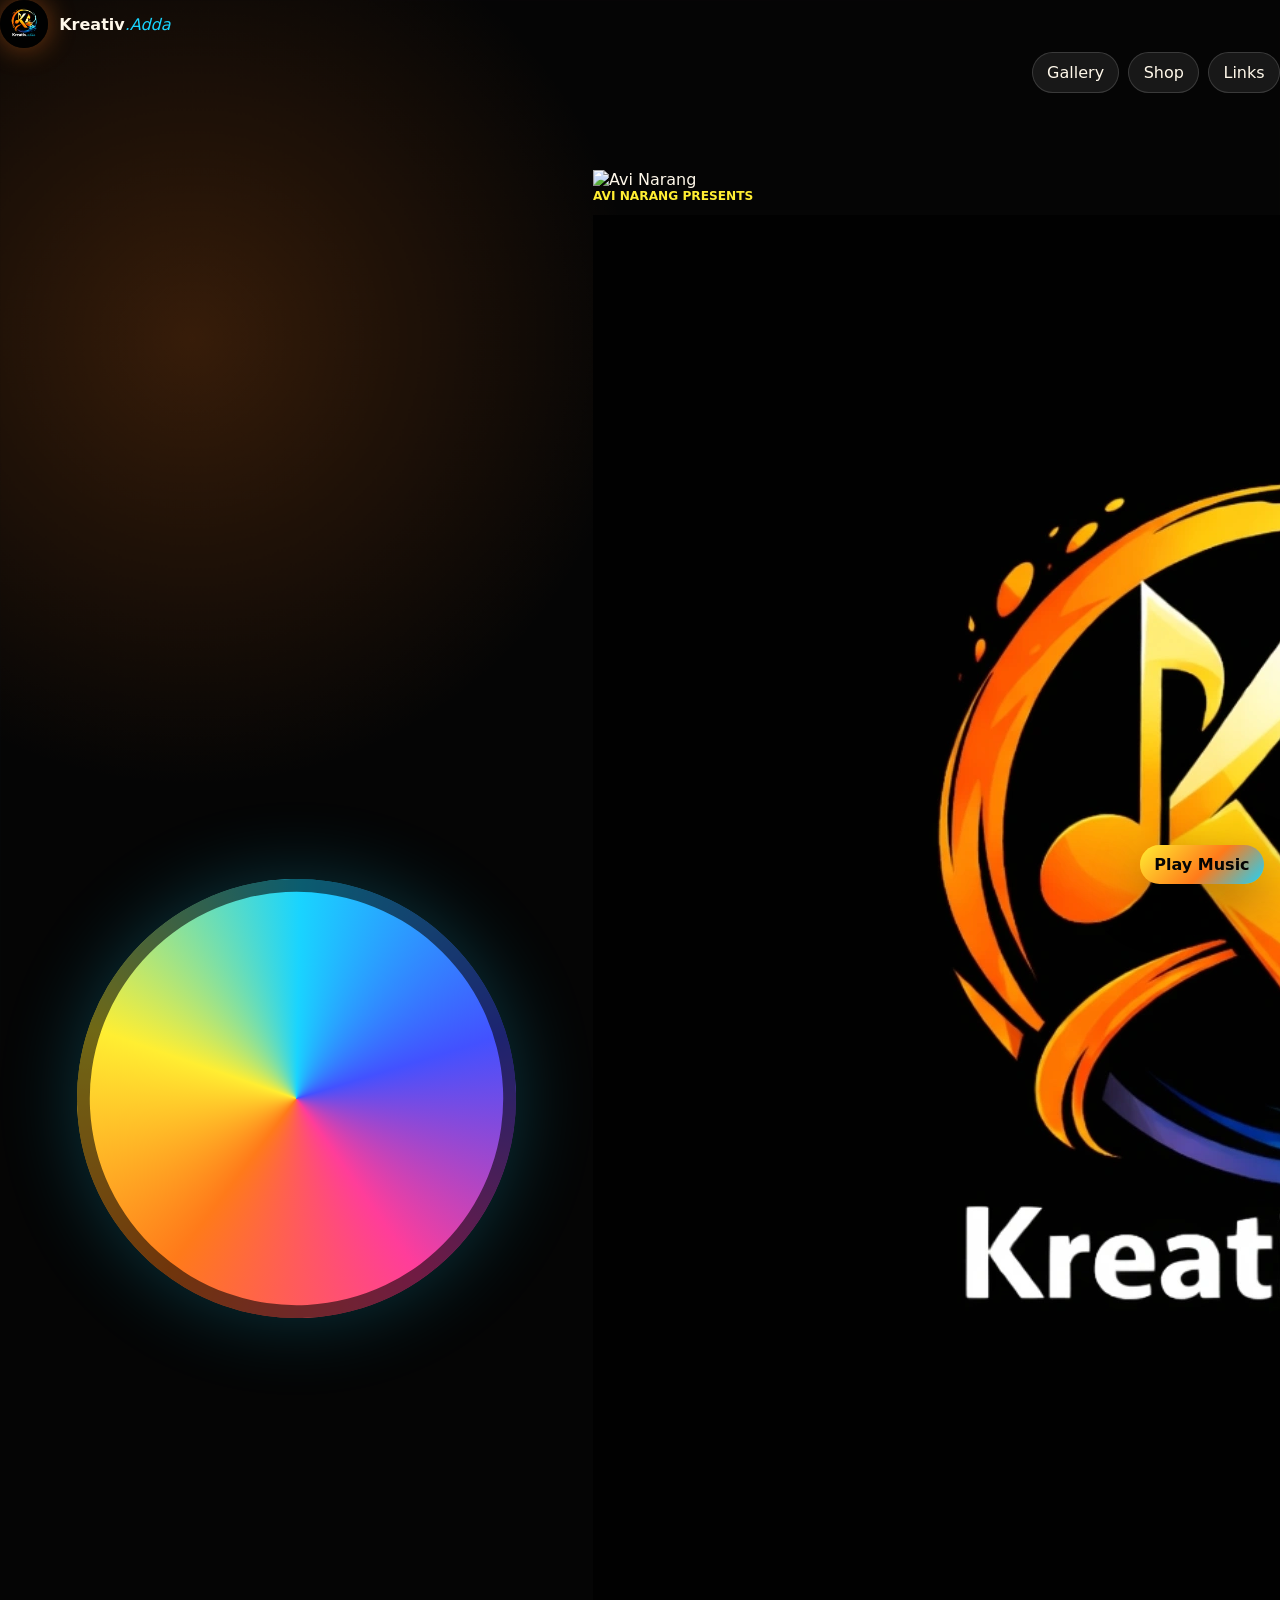
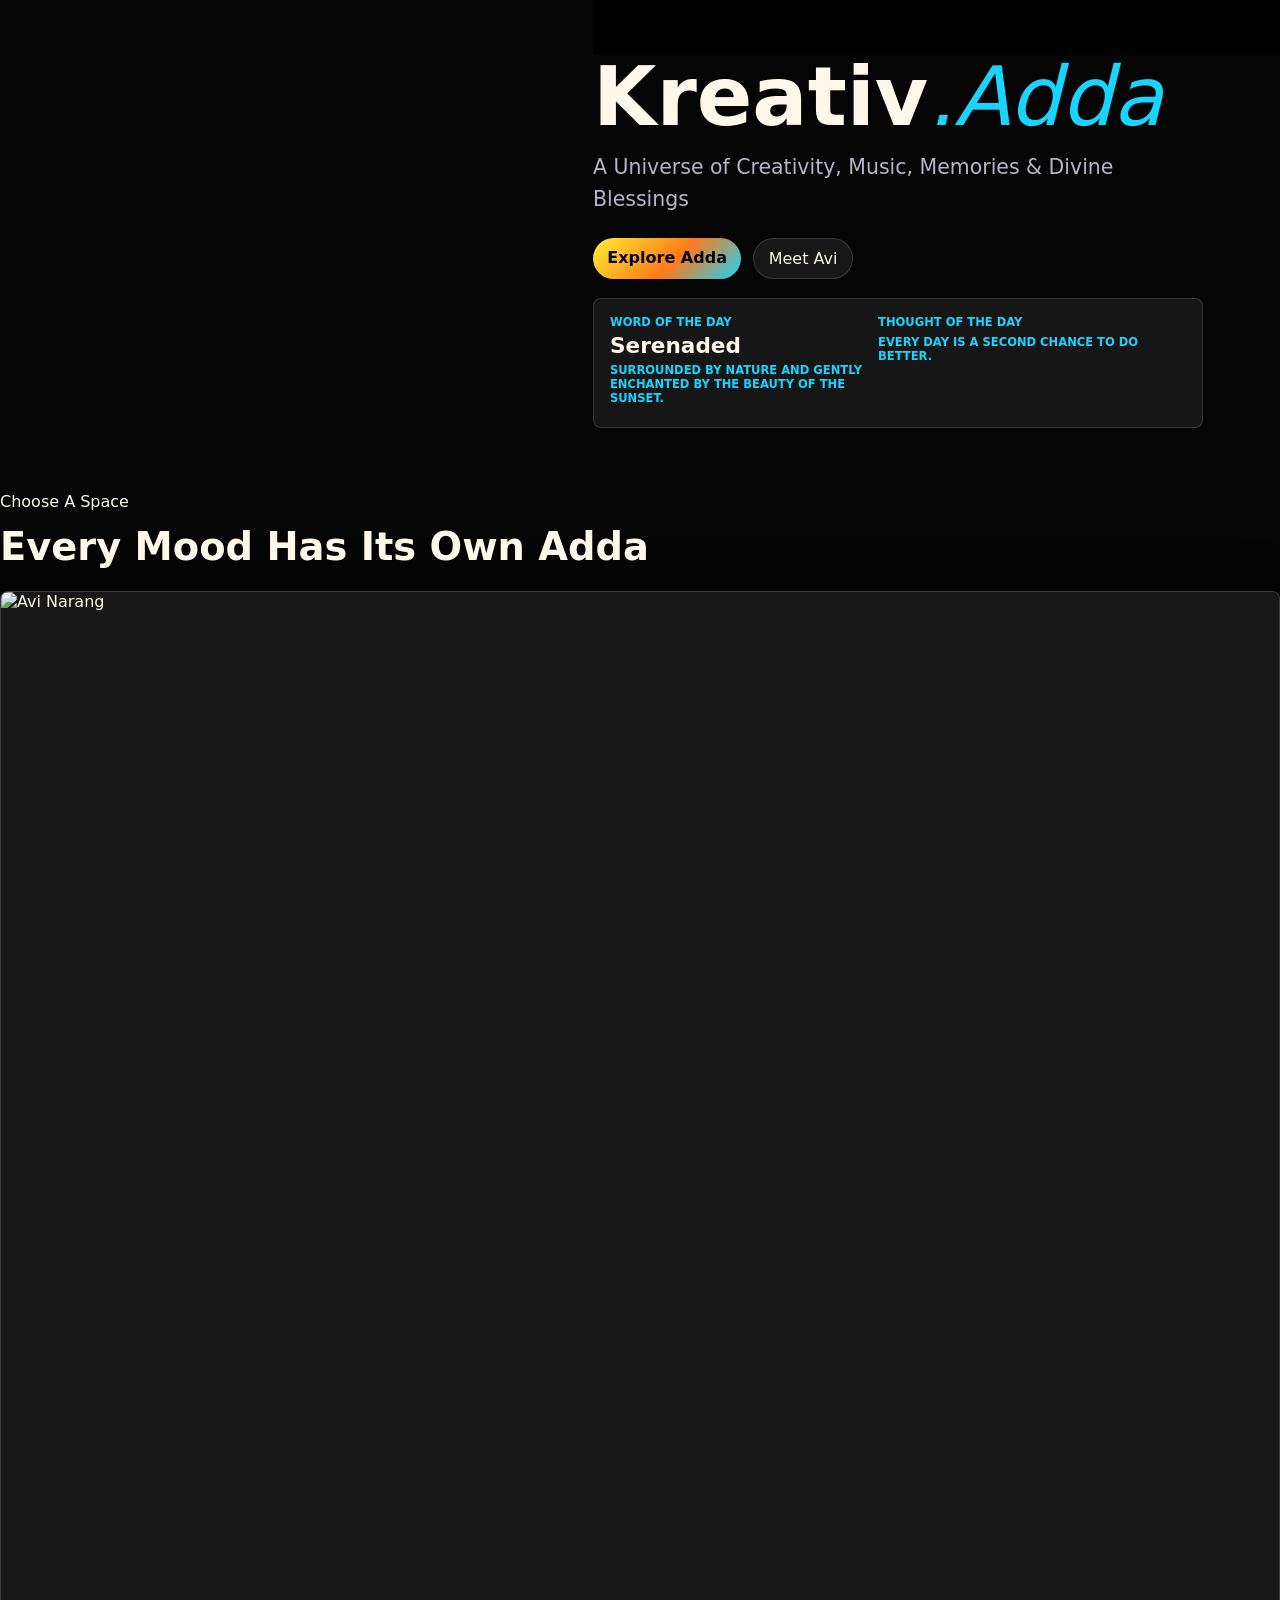
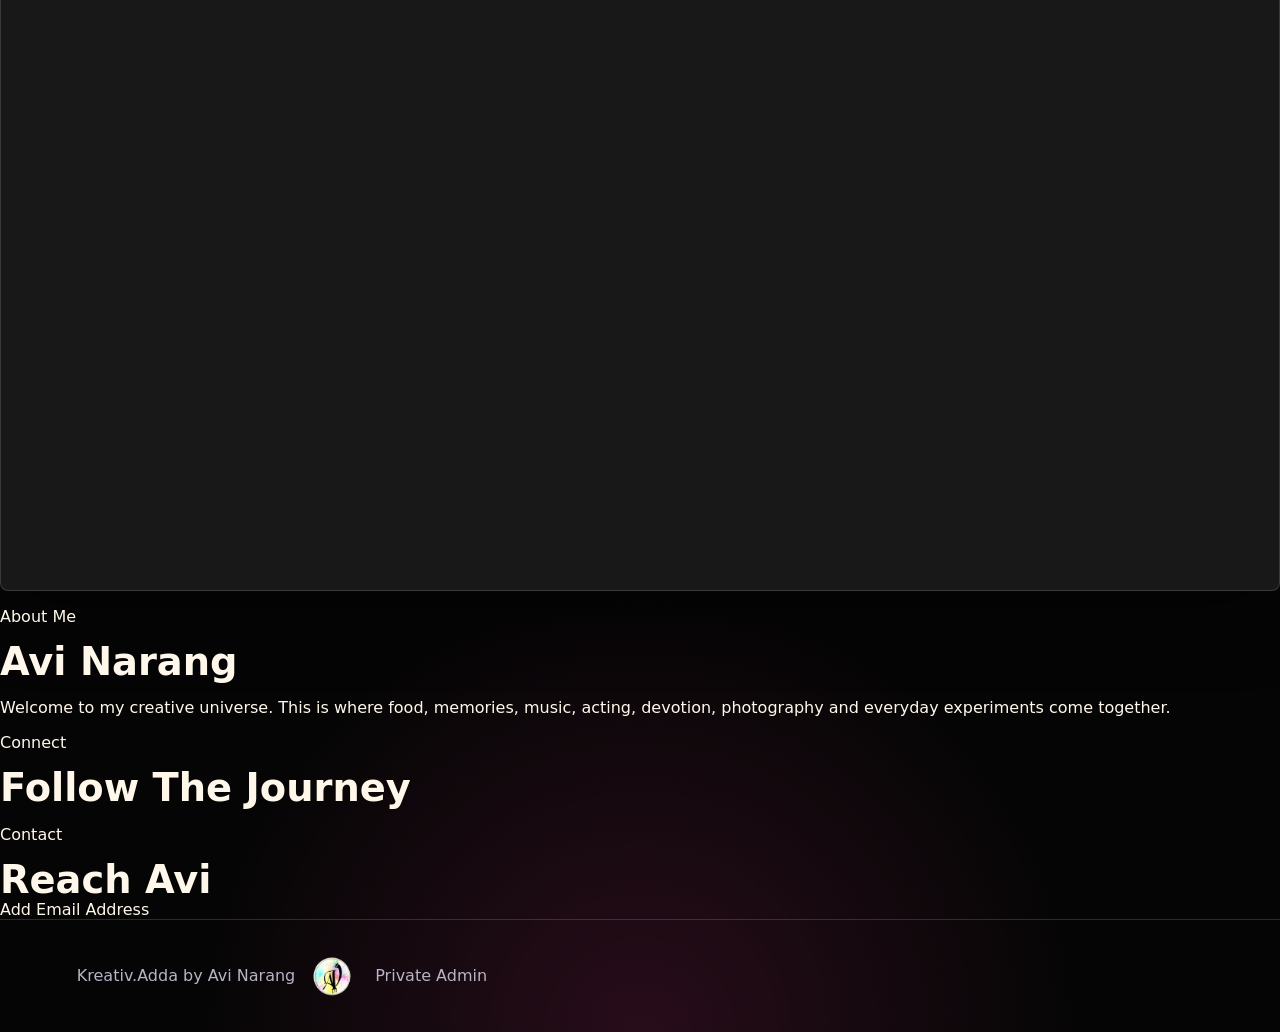
==== index.html @ fdf4e87f "Update brand spelling to Kreativ Adda on homepage" ====
<!DOCTYPE html>
<html lang="en">
<head>
  <meta charset="UTF-8" />
  <meta name="viewport" content="width=device-width, initial-scale=1.0" />
  <title>Kreativ.Adda | Avi Narang</title>
  <link rel="preconnect" href="https://fonts.googleapis.com" />
  <link rel="preconnect" href="https://fonts.gstatic.com" crossorigin />
  <link href="https://fonts.googleapis.com/css2?family=Bebas+Neue&family=Poppins:wght@400;500;600;700;800&display=swap" rel="stylesheet" />
  <link rel="stylesheet" href="styles.css?v=20260610a" />
</head>
<body>
  <audio id="siteMusic" src="assets/site-music.mp3" loop preload="auto"></audio>

  <header class="site-header">
    <a class="brand" href="index.html" aria-label="Kreativ.Adda home">
      <img src="assets/logo.webp" alt="Kreativ.Adda logo" />
      <span>Kreativ<span>.Adda</span></span>
    </a>
    <nav class="top-nav" aria-label="Primary navigation">
      <a href="#gallery">Gallery</a>
      <a id="shopNavLink" class="shop-link shop-link-empty" href="shop.html">Shop</a>
      <a href="#links">Links</a>
      <button class="music-toggle" type="button" aria-pressed="false">Play Music</button>
    </nav>
  </header>

  <main>
    <section class="hero" id="home">
      <div class="hero-art" aria-hidden="true">
        <span></span><span></span><span></span>
      </div>
      <div class="hero-content">
        <img class="top-portrait" src="assets/top-photo.png" alt="Avi Narang" />
        <p class="eyebrow">Avi Narang Presents</p>
        <img class="hero-logo" src="assets/logo.webp" alt="Kreativ.Adda emblem" />
        <h1>Kreativ<span>.Adda</span></h1>
        <p class="tagline">A Universe of Creativity, Music, Memories &amp; Divine Blessings</p>
        <div class="hero-actions">
          <a class="button primary" href="#gallery">Explore Adda</a>
          <a class="button secondary" href="#about">Meet Avi</a>
        </div>
        <div class="daily-card" aria-label="Daily word and thought">
          <div>
            <p class="section-kicker">Word of the Day</p>
            <h2 id="dailyWord">Kreativ</h2>
            <p id="dailyMeaning">A spark of originality shaped with heart.</p>
          </div>
          <div>
            <p class="section-kicker">Thought of the Day</p>
            <p id="dailyThought">Create something small today; it may become a memory tomorrow.</p>
          </div>
        </div>
      </div>
    </section>

    <section class="category-strip" id="gallery">
      <div class="section-heading">
        <p class="section-kicker">Choose A Space</p>
        <h2>Every Mood Has Its Own Adda</h2>
      </div>
      <div class="category-grid" id="categoryGrid"></div>
    </section>

    <section class="about-section" id="about">
      <div class="about-photo-wrap">
        <img class="about-photo" src="assets/owner-photo.jpg?v=20260606b" alt="Avi Narang" />
      </div>
      <div>
        <p class="section-kicker">About Me</p>
        <h2 id="aboutName">Avi Narang</h2>
        <p id="aboutBio">Welcome to my creative universe. This is where food, memories, music, acting, devotion, photography and everyday experiments come together.</p>
      </div>
    </section>

    <section class="links-section" id="links">
      <div>
        <p class="section-kicker">Connect</p>
        <h2>Follow The Journey</h2>
      </div>
      <div class="social-links" id="socialLinks"></div>
    </section>

    <section class="contact-section" id="contact">
      <p class="section-kicker">Contact</p>
      <h2>Reach Avi</h2>
      <a id="contactEmail" class="button primary" href="mailto:kreativeadda.avi@gmail.com">Add Email Address</a>
    </section>
  </main>

  <footer class="site-footer">
    <span>Kreativ.Adda by Avi Narang</span>
    <img class="footer-logo" src="assets/footer-logo.png" alt="Avi Narang mark" />
    <a href="admin.html">Private Admin</a>
  </footer>

  <script src="shared.js?v=20260610a"></script>
  <script src="music.js?v=20260610a"></script>
  <script src="app.js?v=20260610a"></script>
</body>
</html>
---- styles.css ----
:root{color-scheme:dark;--bg:#050505;--panel:rgba(18,18,22,.82);--ink:#fff8ea;--muted:#b8b4c7;--orange:#ff7a1a;--cyan:#19d4ff;--pink:#ff3d9a;--yellow:#ffee32;--line:rgba(255,255,255,.15);font-family:Inter,ui-sans-serif,system-ui,-apple-system,BlinkMacSystemFont,"Segoe UI",sans-serif}*{box-sizing:border-box}html{scroll-behavior:smooth}body{min-height:100vh;margin:0;color:var(--ink);background:radial-gradient(circle at 15% 8%,rgba(255,122,26,.2),transparent 28rem),radial-gradient(circle at 88% 18%,rgba(25,212,255,.18),transparent 26rem),radial-gradient(circle at 50% 100%,rgba(255,61,154,.14),transparent 28rem),var(--bg)}body.viewer-open{overflow:hidden}a{color:inherit;text-decoration:none}button,input,textarea,select{font:inherit}.noise{position:fixed;inset:0;pointer-events:none;z-index:0;opacity:.25;background-image:linear-gradient(rgba(255,255,255,.035) 1px,transparent 1px),linear-gradient(90deg,rgba(255,255,255,.03) 1px,transparent 1px);background-size:38px 38px;mask-image:linear-gradient(to bottom,#000,transparent 82%)}.topbar{position:relative;z-index:5;display:flex;align-items:center;justify-content:space-between;gap:1rem;padding:1rem clamp(1rem,4vw,4rem);border-bottom:1px solid var(--line);background:rgba(5,5,5,.72)}.brand{display:inline-flex;align-items:center;gap:.7rem;min-width:0;font-weight:900;letter-spacing:0;white-space:nowrap}.brand img{width:3rem;height:3rem;border-radius:50%;object-fit:cover;box-shadow:0 0 28px rgba(255,122,26,.45)}.brand span span,h1 span{color:var(--cyan);font-style:italic;font-weight:500}nav{display:flex;align-items:center;gap:.55rem;flex-wrap:wrap;justify-content:flex-end}nav a,.hero-actions a,button{min-height:2.45rem;border:1px solid var(--line);border-radius:999px;padding:.62rem .9rem;color:var(--ink);background:rgba(255,255,255,.08);cursor:pointer;transition:transform .18s ease,border-color .18s ease,background .18s ease}nav a:hover,.hero-actions a:hover,button:hover{transform:translateY(-2px);border-color:rgba(25,212,255,.7)}.hero-actions a:first-child,.checkout-form button{color:#070707;border:0;background:linear-gradient(135deg,var(--yellow),var(--orange) 55%,var(--cyan));font-weight:850}main,footer{position:relative;z-index:1}.hero{min-height:calc(100vh - 5rem);display:grid;grid-template-columns:minmax(15rem,.72fr) minmax(18rem,1fr);gap:clamp(1.4rem,4vw,3.5rem) clamp(2rem,6vw,5rem);align-items:center;padding:clamp(2rem,6vw,5rem) clamp(1rem,6vw,6rem) 3rem}.hero-owner-photo{grid-column:1/-1;justify-self:center;width:clamp(5.5rem,12vw,9rem);max-height:10rem;display:block;margin:0 auto -.4rem;object-fit:contain}.hero-art{position:relative;aspect-ratio:1;border-radius:50%;display:grid;place-items:center;background:conic-gradient(from 220deg,var(--orange),var(--yellow),var(--cyan),#4351ff,var(--pink),var(--orange));box-shadow:0 0 80px rgba(25,212,255,.24),inset 0 0 0 .8rem rgba(0,0,0,.56);transform:rotate(-3deg)}.hero-art img{width:76%;aspect-ratio:1;object-fit:cover;border-radius:50%;filter:saturate(1.18) contrast(1.08)}.hero-copy{max-width:48rem}.eyebrow{margin:0 0 .8rem;color:var(--yellow);font-size:.76rem;font-weight:900;text-transform:uppercase}h1,h2,h3,p{overflow-wrap:anywhere}h1{margin:0;font-size:clamp(2.8rem,6.4vw,6.3rem);line-height:.92;letter-spacing:0;white-space:nowrap}h2{margin:0;font-size:clamp(1.7rem,3vw,3.2rem);line-height:1.05;letter-spacing:0}h3{font-size:1.08rem}.tagline{max-width:42rem;margin:1.1rem 0 1.4rem;color:var(--muted);font-size:clamp(1rem,1.6vw,1.3rem);line-height:1.55}.hero-actions{display:flex;gap:.75rem;flex-wrap:wrap}.ghost{background:rgba(255,255,255,.07)}.daily-card{display:grid;grid-template-columns:minmax(0,.9fr) minmax(0,1.1fr);gap:1rem;margin-top:1.2rem;border:1px solid var(--line);border-radius:8px;padding:1rem;background:rgba(255,255,255,.07)}.daily-card p{margin:0 0 .35rem;color:var(--cyan);font-size:.72rem;font-weight:900;text-transform:uppercase}.daily-card h2{margin-bottom:.35rem;font-size:1.35rem}.daily-card span{color:var(--muted);line-height:1.55}.section,.social-section,.admin-shell,.contact-band,.shop-shell{padding:clamp(3rem,7vw,5.5rem) clamp(1rem,6vw,6rem)}.section-heading{max-width:58rem;margin-bottom:1.5rem}.category-grid{display:grid;grid-template-columns:repeat(auto-fit,minmax(min(100%,11rem),1fr));gap:.85rem}.category-tile{min-height:6.5rem;border-radius:8px;border-color:rgba(255,255,255,.2);background:rgba(255,255,255,.07);text-align:left}.category-tile.category-has-content{border-color:color-mix(in srgb,var(--accent) 62%,rgba(255,255,255,.22));background:linear-gradient(135deg,color-mix(in srgb,var(--accent) 20%,rgba(255,255,255,.08)),rgba(255,255,255,.08));box-shadow:0 0 28px color-mix(in srgb,var(--accent) 22%,transparent)}.category-tile span{display:block;font-size:1.1rem;font-weight:900}.gallery-panel{margin-top:1rem;border-top:1px solid var(--line);padding-top:1.5rem}.gallery-panel-head{display:flex;justify-content:space-between;align-items:start;gap:1rem;margin-bottom:1rem}.gallery-grid{display:grid;grid-template-columns:repeat(auto-fit,minmax(min(100%,17rem),1fr));gap:1rem}.gallery-card,.admin-card,.login-panel,.shop-card,.cart-panel,.review-card{border:1px solid var(--line);border-radius:8px;background:var(--panel);box-shadow:0 24px 80px rgba(0,0,0,.34)}.gallery-card{overflow:hidden}.media-frame{aspect-ratio:4/3;background:linear-gradient(135deg,rgba(255,122,26,.25),#090909)}.media-frame img,.media-frame iframe{width:100%;height:100%;border:0;object-fit:cover;display:block}.placeholder-art{width:100%;height:100%;display:grid;place-items:center}.placeholder-art span{width:5rem;height:5rem;display:grid;place-items:center;border-radius:50%;color:#050505;background:var(--accent,var(--yellow));font-size:2rem;font-weight:950}.card-copy{padding:1rem}.card-copy p{margin:0 0 .4rem;color:var(--accent,var(--cyan));font-size:.72rem;font-weight:950;text-transform:uppercase}.card-copy h3,.admin-card h2,.login-panel h1{margin:0 0 .45rem;letter-spacing:0}.title-view-button{display:block;width:100%;min-height:0;margin:0 0 .45rem;border:0;border-radius:0;padding:0;color:var(--ink);background:transparent;text-align:left;font-size:1.08rem;font-weight:900;letter-spacing:0}.title-view-button:hover{transform:none;color:var(--cyan);border-color:transparent}.card-copy span,.login-panel p,.about-band p,.admin-card p,.shop-copy p{color:var(--muted);line-height:1.6}.empty-state{display:none;color:var(--muted)}.empty-state.visible{display:block}.image-viewer{position:fixed;inset:0;z-index:100;display:grid;place-items:center;padding:clamp(1rem,3vw,2rem);background:rgba(0,0,0,.88);backdrop-filter:blur(10px)}.image-viewer figure{width:min(100%,68rem);max-height:92vh;margin:0;display:grid;gap:.8rem}.image-viewer img{max-width:100%;max-height:78vh;margin:auto;display:block;object-fit:contain;border-radius:8px;background:#050505;box-shadow:0 24px 90px rgba(0,0,0,.6)}.image-viewer figcaption{display:grid;gap:.25rem;color:var(--ink);text-align:center}.image-viewer figcaption span{color:var(--muted)}.image-viewer-close{position:fixed;top:1rem;right:1rem;z-index:101;color:#050505;border:0;background:var(--yellow);font-weight:900}.about-band{display:grid;grid-template-columns:minmax(12rem,16rem) minmax(18rem,1fr);gap:clamp(1.5rem,5vw,4rem);align-items:center;padding:clamp(3rem,7vw,5.5rem) clamp(1rem,6vw,6rem);border-block:1px solid var(--line);background:linear-gradient(90deg,rgba(255,122,26,.12),rgba(25,212,255,.12))}.about-photo-wrap{aspect-ratio:4/5;border-radius:8px;overflow:hidden;border:1px solid var(--line);background:rgba(255,255,255,.08);box-shadow:0 24px 70px rgba(0,0,0,.34)}.about-photo-wrap img{width:100%;height:100%;object-fit:cover;display:block}.about-band p{margin:.8rem 0 0;font-size:clamp(1rem,1.55vw,1.25rem)}.social-links{display:flex;flex-wrap:wrap;gap:.9rem}.social-links a{width:3.5rem;height:3.5rem;display:grid;place-items:center;border-radius:8px;border:1px solid var(--line);background:rgba(255,255,255,.08)}.social-links a.disabled{opacity:.45;pointer-events:none}.social-icon{width:1.8rem;height:1.8rem;display:block;background:var(--ink)}.youtube-icon{clip-path:polygon(8% 20%,18% 12%,82% 12%,92% 20%,92% 80%,82% 88%,18% 88%,8% 80%);position:relative}.youtube-icon:after{content:"";position:absolute;inset:0;margin:auto;width:0;height:0;border-top:.45rem solid transparent;border-bottom:.45rem solid transparent;border-left:.72rem solid #050505;transform:translateX(.14rem)}.instagram-icon{border-radius:8px;background:radial-gradient(circle at 70% 28%,#fff 0 .13rem,transparent .14rem),radial-gradient(circle,transparent 0 .42rem,#050505 .44rem .58rem,transparent .6rem),var(--ink)}.contact-band{border-top:1px solid var(--line)}.contact-band a{display:inline-block;margin-top:1rem;color:var(--cyan);font-size:1.1rem;font-weight:900}footer{display:flex;align-items:center;justify-content:flex-start;gap:1rem;flex-wrap:nowrap;padding:2rem clamp(1rem,6vw,6rem);color:var(--muted);border-top:1px solid var(--line)}.footer-credit{display:inline-flex;align-items:center;gap:.45rem;flex-wrap:nowrap}.footer-logo{width:clamp(2rem,4vw,3rem);max-height:3rem;object-fit:contain;flex:0 0 auto}.tiny-admin{color:rgba(255,255,255,.48);font-size:.78rem}.music-toggle{position:fixed;right:1rem;bottom:1rem;z-index:20;width:auto;min-width:7.5rem;color:#050505;border:0;background:linear-gradient(135deg,var(--yellow),var(--orange) 55%,var(--cyan));font-weight:900;box-shadow:0 18px 50px rgba(0,0,0,.35)}.music-toggle.playing{color:var(--ink);border:1px solid rgba(255,255,255,.24);background:rgba(5,5,5,.76);backdrop-filter:blur(12px)}.admin-shell{min-height:calc(100vh - 5rem);display:grid;gap:1rem}.login-panel,.admin-card{max-width:58rem;padding:clamp(1.25rem,4vw,2rem)}.guide-card pre{overflow-x:auto;border-radius:8px;padding:1rem;color:#050505;background:var(--ink)}code{color:var(--yellow)}.guide-card pre code{color:#050505}.shop-shell{display:grid;gap:2rem}.shop-hero h1{max-width:58rem}.shop-layout{display:grid;grid-template-columns:minmax(0,1fr) minmax(20rem,26rem);gap:1.2rem;align-items:start}.shop-grid{display:grid;grid-template-columns:repeat(auto-fit,minmax(min(100%,16rem),1fr));gap:1rem}.shop-card{overflow:hidden}.shop-media{aspect-ratio:4/3;display:grid;place-items:center;background:rgba(255,255,255,.07)}.shop-media img{width:100%;height:100%;object-fit:cover}.shop-media span{font-size:4rem;font-weight:950;color:#050505;background:var(--yellow);width:7rem;height:7rem;border-radius:50%;display:grid;place-items:center}.shop-copy{padding:1rem}.shop-copy h3{margin:.1rem 0 .45rem}.shop-copy dl{display:grid;grid-template-columns:1fr 1fr;gap:.65rem;margin:1rem 0}.shop-copy dt{color:var(--muted);font-size:.72rem;text-transform:uppercase;font-weight:900}.shop-copy dd{margin:0;color:var(--ink);font-weight:850}.shop-actions,.cart-head,.private-contact{display:flex;gap:.6rem;flex-wrap:wrap;align-items:center}.shop-actions button:first-child{background:rgba(255,255,255,.08)}.shop-actions button:last-child{color:#050505;background:var(--yellow);font-weight:900}.cart-panel{position:sticky;top:1rem;padding:1rem}.cart-head{justify-content:space-between}.cart-items{display:grid;gap:.65rem;margin:1rem 0}.cart-row{display:flex;justify-content:space-between;gap:.75rem;border:1px solid var(--line);border-radius:8px;padding:.75rem;background:rgba(255,255,255,.06)}.cart-row strong,.cart-row span,.cart-row small{display:block}.cart-row small,.empty-cart{color:var(--muted)}label{display:grid;gap:.35rem;color:var(--muted);font-size:.82rem;font-weight:850}input,textarea,select{width:100%;border:1px solid var(--line);border-radius:8px;padding:.8rem;color:var(--ink);background:rgba(255,255,255,.08)}textarea{min-height:5.5rem;resize:vertical}.checkout-form,.review-form{display:grid;gap:.8rem}.upi-box{border:1px solid var(--line);border-radius:8px;padding:1rem;background:rgba(255,255,255,.06);text-align:center}.upi-box img{max-width:12rem;width:100%;background:#fff;border-radius:8px;padding:.5rem}.order-confirmation{margin-top:1rem;border:1px solid rgba(25,212,255,.42);border-radius:8px;padding:1rem;background:rgba(25,212,255,.08)}.contact-pill{min-height:2.4rem;display:inline-grid;place-items:center;border-radius:999px;padding:.55rem .85rem;font-weight:900}.whatsapp-pill{color:#052b13;background:#50fa7b}.call-pill{color:#061821;background:var(--cyan)}.tracking-steps{display:grid;grid-template-columns:repeat(5,minmax(0,1fr));gap:.6rem}.tracking-step{border:1px solid var(--line);border-radius:8px;padding:.8rem;color:var(--muted);background:rgba(255,255,255,.06);font-weight:850}.tracking-step.active{color:#050505;background:var(--yellow)}.review-form{max-width:38rem}.review-list{display:grid;grid-template-columns:repeat(auto-fit,minmax(min(100%,16rem),1fr));gap:1rem;margin-top:1rem}.review-card{padding:1rem}.review-card span{display:block;margin:.35rem 0;color:var(--yellow)}@media(max-width:920px){.shop-layout{grid-template-columns:1fr}.cart-panel{position:relative;top:auto}.tracking-steps{grid-template-columns:1fr 1fr}}@media(max-width:820px){.topbar{align-items:flex-start;flex-direction:column}nav{justify-content:flex-start}.hero,.about-band{grid-template-columns:1fr}.hero{min-height:auto;padding-top:2rem}.hero-art{max-width:20rem;margin:0 auto}.about-photo-wrap{max-width:14rem}}@media(max-width:560px){h1{font-size:clamp(2.25rem,12vw,3.5rem);white-space:normal}.daily-card,.shop-copy dl{grid-template-columns:1fr}nav a,.hero-actions a,button{width:100%;text-align:center}.hero-actions,nav{width:100%}.music-toggle{left:1rem;right:1rem;width:auto}.hero-owner-photo{width:6rem;margin-bottom:-.2rem}.tracking-steps{grid-template-columns:1fr}.footer-credit{gap:.35rem}.footer-logo{width:2rem;max-height:2rem}.image-viewer-close{left:1rem;right:1rem;width:auto}.image-viewer img{max-height:72vh}}
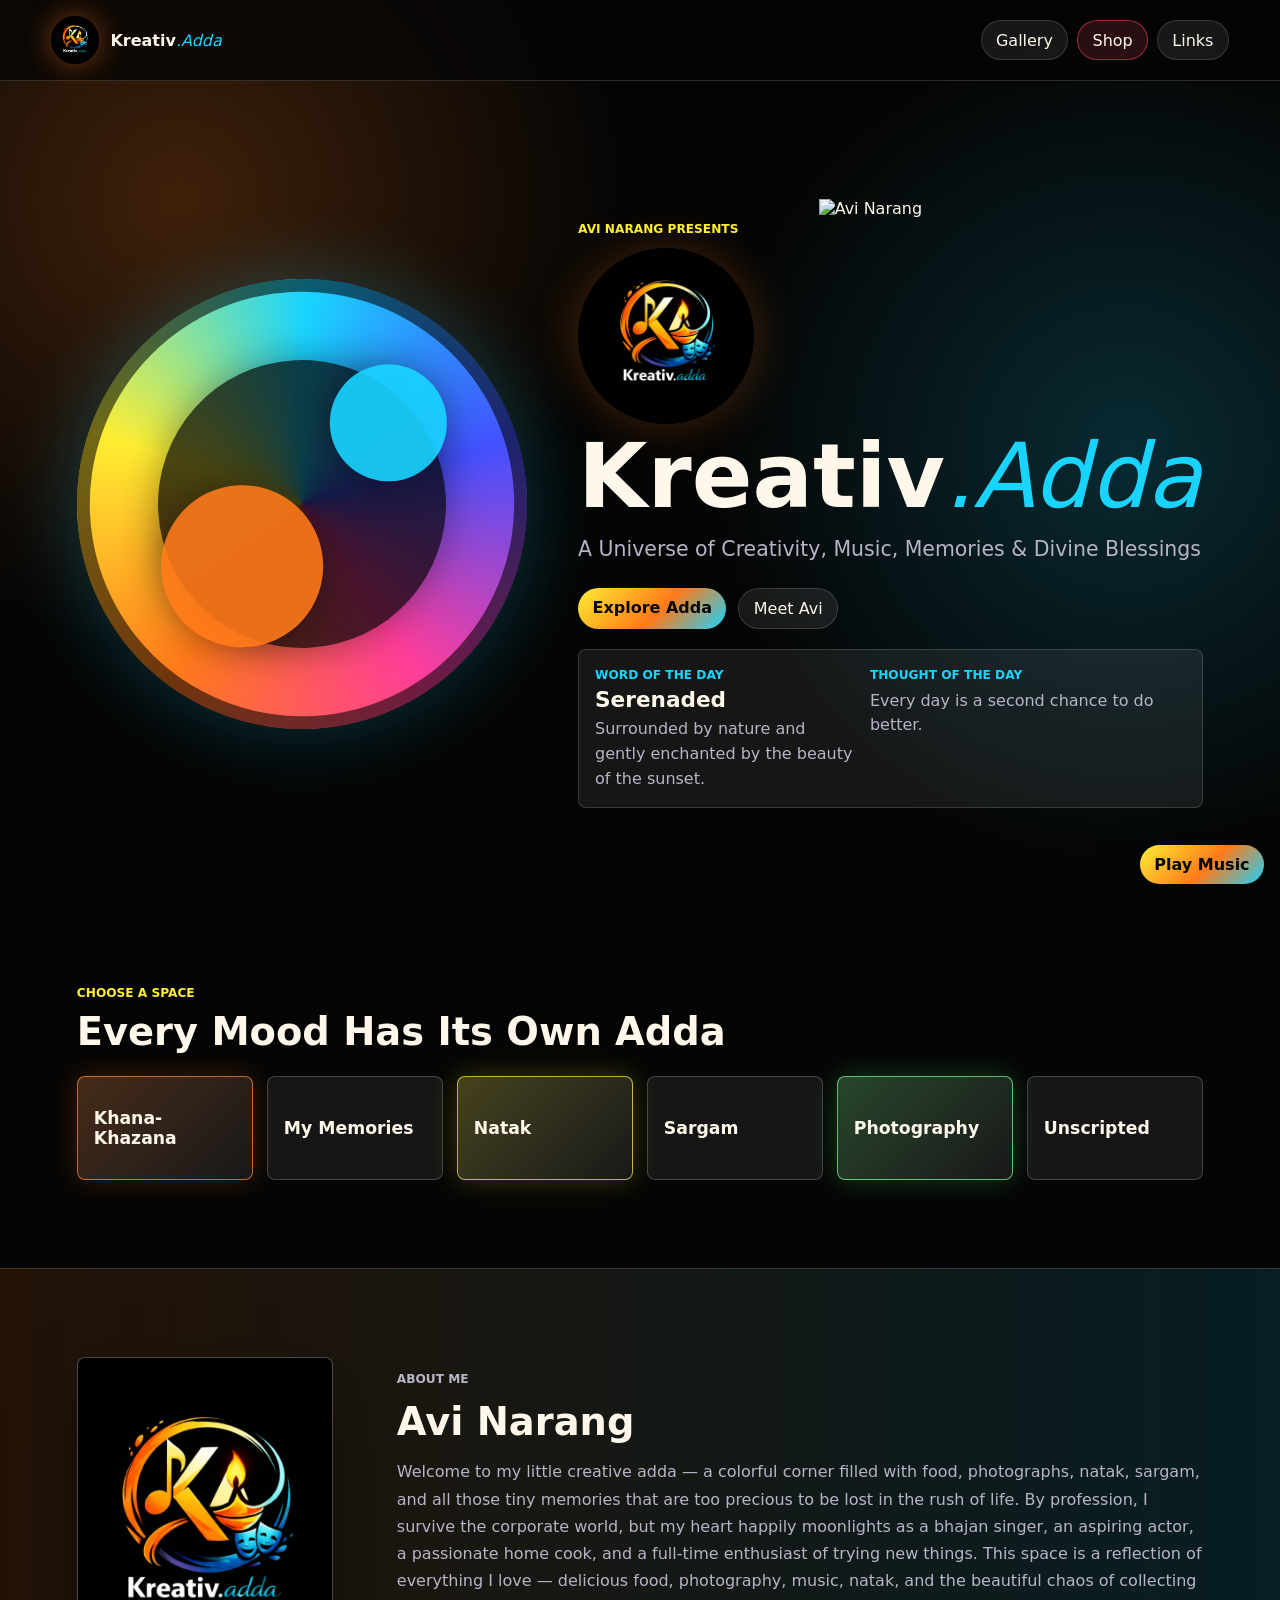
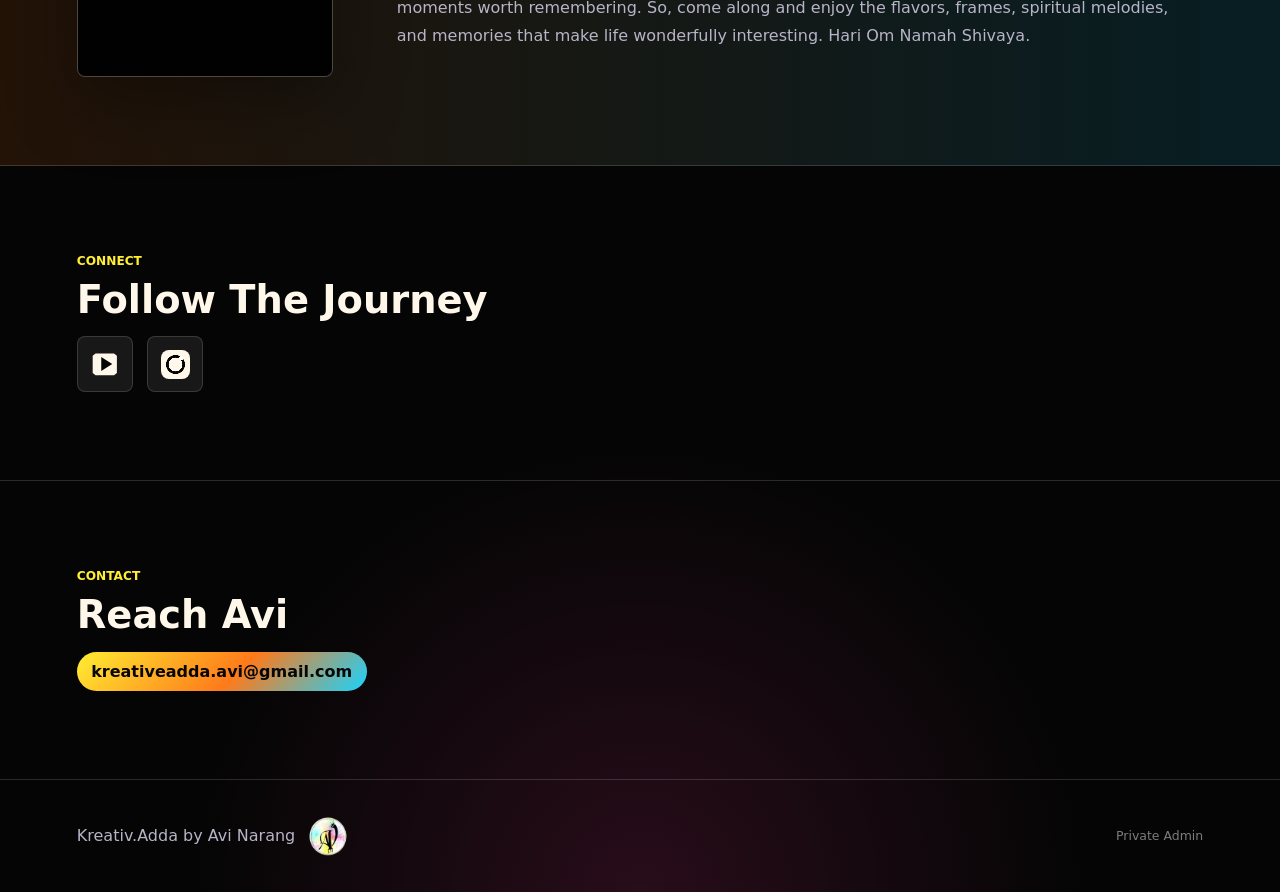
==== commit 169b5807: "Refresh homepage asset versions" ====
--- a/index.html
+++ b/index.html
@@ -7,7 +7,7 @@
   <link rel="preconnect" href="https://fonts.googleapis.com" />
   <link rel="preconnect" href="https://fonts.gstatic.com" crossorigin />
   <link href="https://fonts.googleapis.com/css2?family=Bebas+Neue&family=Poppins:wght@400;500;600;700;800&display=swap" rel="stylesheet" />
-  <link rel="stylesheet" href="styles.css?v=20260610a" />
+  <link rel="stylesheet" href="styles.css?v=20260610b" />
 </head>
 <body>
   <audio id="siteMusic" src="assets/site-music.mp3" loop preload="auto"></audio>
@@ -64,7 +64,7 @@
 
     <section class="about-section" id="about">
       <div class="about-photo-wrap">
-        <img class="about-photo" src="assets/owner-photo.jpg?v=20260606b" alt="Avi Narang" />
+        <img class="about-photo" src="assets/owner-photo.jpg?v=20260610b" alt="Avi Narang" />
       </div>
       <div>
         <p class="section-kicker">About Me</p>
@@ -94,8 +94,8 @@
     <a href="admin.html">Private Admin</a>
   </footer>
 
-  <script src="shared.js?v=20260610a"></script>
-  <script src="music.js?v=20260610a"></script>
-  <script src="app.js?v=20260610a"></script>
+  <script src="shared.js?v=20260610b"></script>
+  <script src="music.js?v=20260610b"></script>
+  <script src="app.js?v=20260610b"></script>
 </body>
 </html>
--- a/styles.css
+++ b/styles.css
@@ -1 +1,314 @@
-:root{color-scheme:dark;--bg:#050505;--panel:rgba(18,18,22,.82);--ink:#fff8ea;--muted:#b8b4c7;--orange:#ff7a1a;--cyan:#19d4ff;--pink:#ff3d9a;--yellow:#ffee32;--line:rgba(255,255,255,.15);font-family:Inter,ui-sans-serif,system-ui,-apple-system,BlinkMacSystemFont,"Segoe UI",sans-serif}*{box-sizing:border-box}html{scroll-behavior:smooth}body{min-height:100vh;margin:0;color:var(--ink);background:radial-gradient(circle at 15% 8%,rgba(255,122,26,.2),transparent 28rem),radial-gradient(circle at 88% 18%,rgba(25,212,255,.18),transparent 26rem),radial-gradient(circle at 50% 100%,rgba(255,61,154,.14),transparent 28rem),var(--bg)}body.viewer-open{overflow:hidden}a{color:inherit;text-decoration:none}button,input,textarea,select{font:inherit}.noise{position:fixed;inset:0;pointer-events:none;z-index:0;opacity:.25;background-image:linear-gradient(rgba(255,255,255,.035) 1px,transparent 1px),linear-gradient(90deg,rgba(255,255,255,.03) 1px,transparent 1px);background-size:38px 38px;mask-image:linear-gradient(to bottom,#000,transparent 82%)}.topbar{position:relative;z-index:5;display:flex;align-items:center;justify-content:space-between;gap:1rem;padding:1rem clamp(1rem,4vw,4rem);border-bottom:1px solid var(--line);background:rgba(5,5,5,.72)}.brand{display:inline-flex;align-items:center;gap:.7rem;min-width:0;font-weight:900;letter-spacing:0;white-space:nowrap}.brand img{width:3rem;height:3rem;border-radius:50%;object-fit:cover;box-shadow:0 0 28px rgba(255,122,26,.45)}.brand span span,h1 span{color:var(--cyan);font-style:italic;font-weight:500}nav{display:flex;align-items:center;gap:.55rem;flex-wrap:wrap;justify-content:flex-end}nav a,.hero-actions a,button{min-height:2.45rem;border:1px solid var(--line);border-radius:999px;padding:.62rem .9rem;color:var(--ink);background:rgba(255,255,255,.08);cursor:pointer;transition:transform .18s ease,border-color .18s ease,background .18s ease}nav a:hover,.hero-actions a:hover,button:hover{transform:translateY(-2px);border-color:rgba(25,212,255,.7)}.hero-actions a:first-child,.checkout-form button{color:#070707;border:0;background:linear-gradient(135deg,var(--yellow),var(--orange) 55%,var(--cyan));font-weight:850}main,footer{position:relative;z-index:1}.hero{min-height:calc(100vh - 5rem);display:grid;grid-template-columns:minmax(15rem,.72fr) minmax(18rem,1fr);gap:clamp(1.4rem,4vw,3.5rem) clamp(2rem,6vw,5rem);align-items:center;padding:clamp(2rem,6vw,5rem) clamp(1rem,6vw,6rem) 3rem}.hero-owner-photo{grid-column:1/-1;justify-self:center;width:clamp(5.5rem,12vw,9rem);max-height:10rem;display:block;margin:0 auto -.4rem;object-fit:contain}.hero-art{position:relative;aspect-ratio:1;border-radius:50%;display:grid;place-items:center;background:conic-gradient(from 220deg,var(--orange),var(--yellow),var(--cyan),#4351ff,var(--pink),var(--orange));box-shadow:0 0 80px rgba(25,212,255,.24),inset 0 0 0 .8rem rgba(0,0,0,.56);transform:rotate(-3deg)}.hero-art img{width:76%;aspect-ratio:1;object-fit:cover;border-radius:50%;filter:saturate(1.18) contrast(1.08)}.hero-copy{max-width:48rem}.eyebrow{margin:0 0 .8rem;color:var(--yellow);font-size:.76rem;font-weight:900;text-transform:uppercase}h1,h2,h3,p{overflow-wrap:anywhere}h1{margin:0;font-size:clamp(2.8rem,6.4vw,6.3rem);line-height:.92;letter-spacing:0;white-space:nowrap}h2{margin:0;font-size:clamp(1.7rem,3vw,3.2rem);line-height:1.05;letter-spacing:0}h3{font-size:1.08rem}.tagline{max-width:42rem;margin:1.1rem 0 1.4rem;color:var(--muted);font-size:clamp(1rem,1.6vw,1.3rem);line-height:1.55}.hero-actions{display:flex;gap:.75rem;flex-wrap:wrap}.ghost{background:rgba(255,255,255,.07)}.daily-card{display:grid;grid-template-columns:minmax(0,.9fr) minmax(0,1.1fr);gap:1rem;margin-top:1.2rem;border:1px solid var(--line);border-radius:8px;padding:1rem;background:rgba(255,255,255,.07)}.daily-card p{margin:0 0 .35rem;color:var(--cyan);font-size:.72rem;font-weight:900;text-transform:uppercase}.daily-card h2{margin-bottom:.35rem;font-size:1.35rem}.daily-card span{color:var(--muted);line-height:1.55}.section,.social-section,.admin-shell,.contact-band,.shop-shell{padding:clamp(3rem,7vw,5.5rem) clamp(1rem,6vw,6rem)}.section-heading{max-width:58rem;margin-bottom:1.5rem}.category-grid{display:grid;grid-template-columns:repeat(auto-fit,minmax(min(100%,11rem),1fr));gap:.85rem}.category-tile{min-height:6.5rem;border-radius:8px;border-color:rgba(255,255,255,.2);background:rgba(255,255,255,.07);text-align:left}.category-tile.category-has-content{border-color:color-mix(in srgb,var(--accent) 62%,rgba(255,255,255,.22));background:linear-gradient(135deg,color-mix(in srgb,var(--accent) 20%,rgba(255,255,255,.08)),rgba(255,255,255,.08));box-shadow:0 0 28px color-mix(in srgb,var(--accent) 22%,transparent)}.category-tile span{display:block;font-size:1.1rem;font-weight:900}.gallery-panel{margin-top:1rem;border-top:1px solid var(--line);padding-top:1.5rem}.gallery-panel-head{display:flex;justify-content:space-between;align-items:start;gap:1rem;margin-bottom:1rem}.gallery-grid{display:grid;grid-template-columns:repeat(auto-fit,minmax(min(100%,17rem),1fr));gap:1rem}.gallery-card,.admin-card,.login-panel,.shop-card,.cart-panel,.review-card{border:1px solid var(--line);border-radius:8px;background:var(--panel);box-shadow:0 24px 80px rgba(0,0,0,.34)}.gallery-card{overflow:hidden}.media-frame{aspect-ratio:4/3;background:linear-gradient(135deg,rgba(255,122,26,.25),#090909)}.media-frame img,.media-frame iframe{width:100%;height:100%;border:0;object-fit:cover;display:block}.placeholder-art{width:100%;height:100%;display:grid;place-items:center}.placeholder-art span{width:5rem;height:5rem;display:grid;place-items:center;border-radius:50%;color:#050505;background:var(--accent,var(--yellow));font-size:2rem;font-weight:950}.card-copy{padding:1rem}.card-copy p{margin:0 0 .4rem;color:var(--accent,var(--cyan));font-size:.72rem;font-weight:950;text-transform:uppercase}.card-copy h3,.admin-card h2,.login-panel h1{margin:0 0 .45rem;letter-spacing:0}.title-view-button{display:block;width:100%;min-height:0;margin:0 0 .45rem;border:0;border-radius:0;padding:0;color:var(--ink);background:transparent;text-align:left;font-size:1.08rem;font-weight:900;letter-spacing:0}.title-view-button:hover{transform:none;color:var(--cyan);border-color:transparent}.card-copy span,.login-panel p,.about-band p,.admin-card p,.shop-copy p{color:var(--muted);line-height:1.6}.empty-state{display:none;color:var(--muted)}.empty-state.visible{display:block}.image-viewer{position:fixed;inset:0;z-index:100;display:grid;place-items:center;padding:clamp(1rem,3vw,2rem);background:rgba(0,0,0,.88);backdrop-filter:blur(10px)}.image-viewer figure{width:min(100%,68rem);max-height:92vh;margin:0;display:grid;gap:.8rem}.image-viewer img{max-width:100%;max-height:78vh;margin:auto;display:block;object-fit:contain;border-radius:8px;background:#050505;box-shadow:0 24px 90px rgba(0,0,0,.6)}.image-viewer figcaption{display:grid;gap:.25rem;color:var(--ink);text-align:center}.image-viewer figcaption span{color:var(--muted)}.image-viewer-close{position:fixed;top:1rem;right:1rem;z-index:101;color:#050505;border:0;background:var(--yellow);font-weight:900}.about-band{display:grid;grid-template-columns:minmax(12rem,16rem) minmax(18rem,1fr);gap:clamp(1.5rem,5vw,4rem);align-items:center;padding:clamp(3rem,7vw,5.5rem) clamp(1rem,6vw,6rem);border-block:1px solid var(--line);background:linear-gradient(90deg,rgba(255,122,26,.12),rgba(25,212,255,.12))}.about-photo-wrap{aspect-ratio:4/5;border-radius:8px;overflow:hidden;border:1px solid var(--line);background:rgba(255,255,255,.08);box-shadow:0 24px 70px rgba(0,0,0,.34)}.about-photo-wrap img{width:100%;height:100%;object-fit:cover;display:block}.about-band p{margin:.8rem 0 0;font-size:clamp(1rem,1.55vw,1.25rem)}.social-links{display:flex;flex-wrap:wrap;gap:.9rem}.social-links a{width:3.5rem;height:3.5rem;display:grid;place-items:center;border-radius:8px;border:1px solid var(--line);background:rgba(255,255,255,.08)}.social-links a.disabled{opacity:.45;pointer-events:none}.social-icon{width:1.8rem;height:1.8rem;display:block;background:var(--ink)}.youtube-icon{clip-path:polygon(8% 20%,18% 12%,82% 12%,92% 20%,92% 80%,82% 88%,18% 88%,8% 80%);position:relative}.youtube-icon:after{content:"";position:absolute;inset:0;margin:auto;width:0;height:0;border-top:.45rem solid transparent;border-bottom:.45rem solid transparent;border-left:.72rem solid #050505;transform:translateX(.14rem)}.instagram-icon{border-radius:8px;background:radial-gradient(circle at 70% 28%,#fff 0 .13rem,transparent .14rem),radial-gradient(circle,transparent 0 .42rem,#050505 .44rem .58rem,transparent .6rem),var(--ink)}.contact-band{border-top:1px solid var(--line)}.contact-band a{display:inline-block;margin-top:1rem;color:var(--cyan);font-size:1.1rem;font-weight:900}footer{display:flex;align-items:center;justify-content:flex-start;gap:1rem;flex-wrap:nowrap;padding:2rem clamp(1rem,6vw,6rem);color:var(--muted);border-top:1px solid var(--line)}.footer-credit{display:inline-flex;align-items:center;gap:.45rem;flex-wrap:nowrap}.footer-logo{width:clamp(2rem,4vw,3rem);max-height:3rem;object-fit:contain;flex:0 0 auto}.tiny-admin{color:rgba(255,255,255,.48);font-size:.78rem}.music-toggle{position:fixed;right:1rem;bottom:1rem;z-index:20;width:auto;min-width:7.5rem;color:#050505;border:0;background:linear-gradient(135deg,var(--yellow),var(--orange) 55%,var(--cyan));font-weight:900;box-shadow:0 18px 50px rgba(0,0,0,.35)}.music-toggle.playing{color:var(--ink);border:1px solid rgba(255,255,255,.24);background:rgba(5,5,5,.76);backdrop-filter:blur(12px)}.admin-shell{min-height:calc(100vh - 5rem);display:grid;gap:1rem}.login-panel,.admin-card{max-width:58rem;padding:clamp(1.25rem,4vw,2rem)}.guide-card pre{overflow-x:auto;border-radius:8px;padding:1rem;color:#050505;background:var(--ink)}code{color:var(--yellow)}.guide-card pre code{color:#050505}.shop-shell{display:grid;gap:2rem}.shop-hero h1{max-width:58rem}.shop-layout{display:grid;grid-template-columns:minmax(0,1fr) minmax(20rem,26rem);gap:1.2rem;align-items:start}.shop-grid{display:grid;grid-template-columns:repeat(auto-fit,minmax(min(100%,16rem),1fr));gap:1rem}.shop-card{overflow:hidden}.shop-media{aspect-ratio:4/3;display:grid;place-items:center;background:rgba(255,255,255,.07)}.shop-media img{width:100%;height:100%;object-fit:cover}.shop-media span{font-size:4rem;font-weight:950;color:#050505;background:var(--yellow);width:7rem;height:7rem;border-radius:50%;display:grid;place-items:center}.shop-copy{padding:1rem}.shop-copy h3{margin:.1rem 0 .45rem}.shop-copy dl{display:grid;grid-template-columns:1fr 1fr;gap:.65rem;margin:1rem 0}.shop-copy dt{color:var(--muted);font-size:.72rem;text-transform:uppercase;font-weight:900}.shop-copy dd{margin:0;color:var(--ink);font-weight:850}.shop-actions,.cart-head,.private-contact{display:flex;gap:.6rem;flex-wrap:wrap;align-items:center}.shop-actions button:first-child{background:rgba(255,255,255,.08)}.shop-actions button:last-child{color:#050505;background:var(--yellow);font-weight:900}.cart-panel{position:sticky;top:1rem;padding:1rem}.cart-head{justify-content:space-between}.cart-items{display:grid;gap:.65rem;margin:1rem 0}.cart-row{display:flex;justify-content:space-between;gap:.75rem;border:1px solid var(--line);border-radius:8px;padding:.75rem;background:rgba(255,255,255,.06)}.cart-row strong,.cart-row span,.cart-row small{display:block}.cart-row small,.empty-cart{color:var(--muted)}label{display:grid;gap:.35rem;color:var(--muted);font-size:.82rem;font-weight:850}input,textarea,select{width:100%;border:1px solid var(--line);border-radius:8px;padding:.8rem;color:var(--ink);background:rgba(255,255,255,.08)}textarea{min-height:5.5rem;resize:vertical}.checkout-form,.review-form{display:grid;gap:.8rem}.upi-box{border:1px solid var(--line);border-radius:8px;padding:1rem;background:rgba(255,255,255,.06);text-align:center}.upi-box img{max-width:12rem;width:100%;background:#fff;border-radius:8px;padding:.5rem}.order-confirmation{margin-top:1rem;border:1px solid rgba(25,212,255,.42);border-radius:8px;padding:1rem;background:rgba(25,212,255,.08)}.contact-pill{min-height:2.4rem;display:inline-grid;place-items:center;border-radius:999px;padding:.55rem .85rem;font-weight:900}.whatsapp-pill{color:#052b13;background:#50fa7b}.call-pill{color:#061821;background:var(--cyan)}.tracking-steps{display:grid;grid-template-columns:repeat(5,minmax(0,1fr));gap:.6rem}.tracking-step{border:1px solid var(--line);border-radius:8px;padding:.8rem;color:var(--muted);background:rgba(255,255,255,.06);font-weight:850}.tracking-step.active{color:#050505;background:var(--yellow)}.review-form{max-width:38rem}.review-list{display:grid;grid-template-columns:repeat(auto-fit,minmax(min(100%,16rem),1fr));gap:1rem;margin-top:1rem}.review-card{padding:1rem}.review-card span{display:block;margin:.35rem 0;color:var(--yellow)}@media(max-width:920px){.shop-layout{grid-template-columns:1fr}.cart-panel{position:relative;top:auto}.tracking-steps{grid-template-columns:1fr 1fr}}@media(max-width:820px){.topbar{align-items:flex-start;flex-direction:column}nav{justify-content:flex-start}.hero,.about-band{grid-template-columns:1fr}.hero{min-height:auto;padding-top:2rem}.hero-art{max-width:20rem;margin:0 auto}.about-photo-wrap{max-width:14rem}}@media(max-width:560px){h1{font-size:clamp(2.25rem,12vw,3.5rem);white-space:normal}.daily-card,.shop-copy dl{grid-template-columns:1fr}nav a,.hero-actions a,button{width:100%;text-align:center}.hero-actions,nav{width:100%}.music-toggle{left:1rem;right:1rem;width:auto}.hero-owner-photo{width:6rem;margin-bottom:-.2rem}.tracking-steps{grid-template-columns:1fr}.footer-credit{gap:.35rem}.footer-logo{width:2rem;max-height:2rem}.image-viewer-close{left:1rem;right:1rem;width:auto}.image-viewer img{max-height:72vh}}+:root {
+  color-scheme: dark;
+  --bg: #050505;
+  --panel: rgba(18, 18, 22, .82);
+  --ink: #fff8ea;
+  --muted: #b8b4c7;
+  --orange: #ff7a1a;
+  --cyan: #19d4ff;
+  --pink: #ff3d9a;
+  --yellow: #ffee32;
+  --green: #66ff7f;
+  --red: #ff4b5f;
+  --line: rgba(255, 255, 255, .15);
+  font-family: Poppins, ui-sans-serif, system-ui, -apple-system, BlinkMacSystemFont, "Segoe UI", sans-serif;
+}
+
+* { box-sizing: border-box; }
+html { scroll-behavior: smooth; }
+body {
+  min-height: 100vh;
+  margin: 0;
+  color: var(--ink);
+  background:
+    radial-gradient(circle at 14% 8%, rgba(255, 122, 26, .23), transparent 28rem),
+    radial-gradient(circle at 88% 18%, rgba(25, 212, 255, .18), transparent 26rem),
+    radial-gradient(circle at 50% 100%, rgba(255, 61, 154, .14), transparent 28rem),
+    var(--bg);
+}
+
+a { color: inherit; text-decoration: none; }
+button, input, textarea, select { font: inherit; }
+button { cursor: pointer; }
+img { max-width: 100%; }
+
+.site-header {
+  position: relative;
+  z-index: 10;
+  display: flex;
+  align-items: center;
+  justify-content: space-between;
+  gap: 1rem;
+  padding: 1rem clamp(1rem, 4vw, 4rem);
+  border-bottom: 1px solid var(--line);
+  background: rgba(5, 5, 5, .74);
+}
+
+.brand {
+  display: inline-flex;
+  align-items: center;
+  gap: .7rem;
+  min-width: 0;
+  font-weight: 900;
+  white-space: nowrap;
+}
+
+.brand img {
+  width: 3rem;
+  height: 3rem;
+  border-radius: 50%;
+  object-fit: cover;
+  box-shadow: 0 0 28px rgba(255, 122, 26, .45);
+}
+
+.brand span span, h1 span { color: var(--cyan); font-style: italic; font-weight: 500; }
+
+.top-nav {
+  display: flex;
+  align-items: center;
+  justify-content: flex-end;
+  gap: .55rem;
+  flex-wrap: wrap;
+}
+
+.top-nav a, .button, .music-toggle, .product-actions button, .review-form button, .order-form button, .cart-line button, .gallery-arrow {
+  min-height: 2.45rem;
+  border: 1px solid var(--line);
+  border-radius: 999px;
+  padding: .62rem .9rem;
+  color: var(--ink);
+  background: rgba(255, 255, 255, .08);
+  transition: transform .18s ease, border-color .18s ease, background .18s ease;
+}
+
+.top-nav a:hover, .button:hover, button:hover { transform: translateY(-2px); border-color: rgba(25, 212, 255, .7); }
+
+.button.primary, .product-actions button:last-child, .order-form button {
+  color: #070707;
+  border: 0;
+  background: linear-gradient(135deg, var(--yellow), var(--orange) 55%, var(--cyan));
+  font-weight: 850;
+}
+
+.shop-link-open, .shop-open { background: rgba(102, 255, 127, .18) !important; border-color: rgba(102, 255, 127, .55) !important; }
+.shop-link-empty, .shop-closed { background: rgba(255, 75, 95, .15) !important; border-color: rgba(255, 75, 95, .5) !important; }
+
+.hero {
+  min-height: calc(100vh - 5.2rem);
+  display: grid;
+  grid-template-columns: minmax(15rem, .72fr) minmax(20rem, 1fr);
+  gap: clamp(1.4rem, 4vw, 4rem);
+  align-items: center;
+  padding: clamp(2rem, 6vw, 5rem) clamp(1rem, 6vw, 6rem) 3rem;
+}
+
+.hero-art {
+  position: relative;
+  aspect-ratio: 1;
+  border-radius: 50%;
+  background: conic-gradient(from 220deg, var(--orange), var(--yellow), var(--cyan), #4351ff, var(--pink), var(--orange));
+  box-shadow: 0 0 80px rgba(25, 212, 255, .24), inset 0 0 0 .8rem rgba(0, 0, 0, .56);
+  transform: rotate(-3deg);
+}
+
+.hero-art span {
+  position: absolute;
+  border-radius: 999px;
+  background: rgba(5, 5, 5, .72);
+  box-shadow: 0 0 38px rgba(0, 0, 0, .38);
+}
+.hero-art span:nth-child(1) { inset: 18%; }
+.hero-art span:nth-child(2) { width: 36%; height: 36%; left: 18%; bottom: 19%; background: rgba(255, 122, 26, .88); }
+.hero-art span:nth-child(3) { width: 26%; height: 26%; right: 17%; top: 20%; background: rgba(25, 212, 255, .9); }
+
+.hero-content { max-width: 48rem; }
+.top-portrait {
+  width: clamp(5.5rem, 12vw, 9rem);
+  max-height: 10rem;
+  display: block;
+  margin: 0 auto .25rem;
+  object-fit: contain;
+}
+.hero-logo {
+  width: clamp(7rem, 18vw, 11rem);
+  display: block;
+  margin: .35rem 0 .7rem;
+  border-radius: 50%;
+  box-shadow: 0 0 48px rgba(255, 122, 26, .26);
+}
+
+.eyebrow, .section-kicker {
+  margin: 0 0 .75rem;
+  color: var(--yellow);
+  font-size: .76rem;
+  font-weight: 900;
+  text-transform: uppercase;
+}
+
+h1, h2, h3, p { overflow-wrap: anywhere; }
+h1 {
+  margin: 0;
+  font-size: clamp(3rem, 7vw, 6.2rem);
+  line-height: .92;
+  letter-spacing: 0;
+  white-space: nowrap;
+}
+h2 { margin: 0; font-size: clamp(1.7rem, 3vw, 3.2rem); line-height: 1.05; }
+.tagline { max-width: 42rem; margin: 1rem 0 1.4rem; color: var(--muted); font-size: clamp(1rem, 1.6vw, 1.3rem); line-height: 1.55; }
+.hero-actions { display: flex; gap: .75rem; flex-wrap: wrap; }
+
+.daily-card {
+  display: grid;
+  grid-template-columns: minmax(0, .9fr) minmax(0, 1.1fr);
+  gap: 1rem;
+  margin-top: 1.25rem;
+  border: 1px solid var(--line);
+  border-radius: 8px;
+  padding: 1rem;
+  background: rgba(255, 255, 255, .07);
+}
+.daily-card p { margin: 0; color: var(--muted); line-height: 1.55; }
+.daily-card .section-kicker { color: var(--cyan); margin-bottom: .25rem; }
+.daily-card h2 { margin-bottom: .35rem; font-size: 1.35rem; }
+
+.category-strip, .links-section, .contact-section, .category-page, .shop-page {
+  padding: clamp(3rem, 7vw, 5.5rem) clamp(1rem, 6vw, 6rem);
+}
+.section-heading { max-width: 58rem; margin-bottom: 1.5rem; }
+.category-grid { display: grid; grid-template-columns: repeat(auto-fit, minmax(min(100%, 11rem), 1fr)); gap: .85rem; }
+.category-tile {
+  min-height: 6.5rem;
+  border-radius: 8px;
+  border: 1px solid rgba(255, 255, 255, .2);
+  background: rgba(255, 255, 255, .07);
+  color: var(--ink);
+  text-align: left;
+  padding: 1rem;
+}
+.category-tile.category-has-content {
+  border-color: color-mix(in srgb, var(--accent) 62%, rgba(255,255,255,.22));
+  background: linear-gradient(135deg, color-mix(in srgb, var(--accent) 20%, rgba(255,255,255,.08)), rgba(255,255,255,.08));
+  box-shadow: 0 0 28px color-mix(in srgb, var(--accent) 22%, transparent);
+}
+.category-tile span { display: block; font-size: 1.08rem; font-weight: 900; }
+
+.about-section {
+  display: grid;
+  grid-template-columns: minmax(12rem, 16rem) minmax(18rem, 1fr);
+  gap: clamp(1.5rem, 5vw, 4rem);
+  align-items: center;
+  padding: clamp(3rem, 7vw, 5.5rem) clamp(1rem, 6vw, 6rem);
+  border-block: 1px solid var(--line);
+  background: linear-gradient(90deg, rgba(255, 122, 26, .12), rgba(25, 212, 255, .12));
+}
+.about-photo-wrap { aspect-ratio: 4 / 5; border-radius: 8px; overflow: hidden; border: 1px solid var(--line); background: rgba(255,255,255,.08); box-shadow: 0 24px 70px rgba(0,0,0,.34); }
+.about-photo { width: 100%; height: 100%; object-fit: cover; display: block; }
+.about-section p { color: var(--muted); line-height: 1.7; }
+
+.social-links { display: flex; flex-wrap: wrap; gap: .9rem; margin-top: 1rem; }
+.social-button { width: 3.5rem; height: 3.5rem; display: grid; place-items: center; border-radius: 8px; border: 1px solid var(--line); background: rgba(255,255,255,.08); }
+.social-button.disabled { opacity: .45; pointer-events: none; }
+.youtube-icon, .instagram-icon { width: 1.8rem; height: 1.8rem; display: block; background: var(--ink); }
+.youtube-icon { clip-path: polygon(8% 20%,18% 12%,82% 12%,92% 20%,92% 80%,82% 88%,18% 88%,8% 80%); position: relative; }
+.youtube-icon:after { content: ""; position: absolute; inset: 0; margin: auto; width: 0; height: 0; border-top: .45rem solid transparent; border-bottom: .45rem solid transparent; border-left: .72rem solid #050505; transform: translateX(.14rem); }
+.instagram-icon { border-radius: 8px; background: radial-gradient(circle at 70% 28%, #fff 0 .13rem, transparent .14rem), radial-gradient(circle, transparent 0 .42rem, #050505 .44rem .58rem, transparent .6rem), var(--ink); }
+
+.contact-section { border-top: 1px solid var(--line); }
+.contact-section a { display: inline-flex; align-items: center; margin-top: 1rem; }
+
+.site-footer {
+  display: flex;
+  align-items: center;
+  justify-content: flex-start;
+  gap: .75rem;
+  flex-wrap: nowrap;
+  padding: 2rem clamp(1rem, 6vw, 6rem);
+  color: var(--muted);
+  border-top: 1px solid var(--line);
+}
+.footer-logo { width: clamp(2rem, 4vw, 3rem); max-height: 3rem; object-fit: contain; flex: 0 0 auto; }
+.site-footer a { margin-left: auto; color: rgba(255,255,255,.48); font-size: .78rem; }
+
+.music-toggle {
+  position: fixed;
+  right: 1rem;
+  bottom: 1rem;
+  z-index: 20;
+  width: auto;
+  min-width: 7.5rem;
+  color: #050505;
+  border: 0;
+  background: linear-gradient(135deg, var(--yellow), var(--orange) 55%, var(--cyan));
+  font-weight: 900;
+  box-shadow: 0 18px 50px rgba(0, 0, 0, .35);
+}
+.music-toggle.playing { color: var(--ink); border: 1px solid rgba(255,255,255,.24); background: rgba(5,5,5,.76); backdrop-filter: blur(12px); }
+
+.category-hero, .shop-hero { max-width: 62rem; margin-bottom: 1.4rem; }
+.category-hero p, .shop-hero p { color: var(--muted); line-height: 1.6; }
+.category-items, .shop-products { display: grid; grid-template-columns: repeat(auto-fit, minmax(min(100%, 18rem), 1fr)); gap: 1rem; }
+.upload-card, .product-card, .cart-panel, .empty-state {
+  border: 1px solid var(--line);
+  border-radius: 8px;
+  background: var(--panel);
+  box-shadow: 0 24px 80px rgba(0,0,0,.34);
+  overflow: hidden;
+}
+.upload-media, .product-gallery { aspect-ratio: 4 / 3; background: rgba(255,255,255,.07); }
+.upload-media img, .upload-media iframe, .product-gallery img { width: 100%; height: 100%; border: 0; object-fit: cover; display: block; }
+.upload-copy, .product-copy { padding: 1rem; }
+.upload-copy p, .product-meta span { color: var(--muted); }
+.upload-copy h2, .product-copy h2 { font-size: 1.2rem; margin: .25rem 0 .45rem; }
+.image-title-link { cursor: pointer; color: var(--ink); }
+.image-title-link:hover { color: var(--cyan); }
+.empty-state { padding: 1.2rem; color: var(--muted); grid-column: 1 / -1; }
+
+.shop-layout { display: grid; grid-template-columns: minmax(0, 1fr) minmax(20rem, 26rem); gap: 1.2rem; align-items: start; }
+.cart-panel { position: sticky; top: 1rem; padding: 1rem; }
+.product-gallery { position: relative; overflow: hidden; }
+.gallery-arrow { position: absolute; top: 50%; z-index: 4; width: 2.4rem; padding: 0; transform: translateY(-50%); background: rgba(0,0,0,.55); }
+.gallery-arrow:hover { transform: translateY(-50%); }
+.gallery-arrow.prev { left: .6rem; }
+.gallery-arrow.next { right: .6rem; }
+.gallery-count { position: absolute; right: .65rem; bottom: .6rem; z-index: 4; border-radius: 999px; padding: .25rem .55rem; background: rgba(0,0,0,.62); font-size: .75rem; }
+.product-meta { display: grid; gap: .4rem; margin: .9rem 0; }
+.product-actions { display: flex; gap: .6rem; flex-wrap: wrap; margin: .8rem 0; }
+label { display: grid; gap: .35rem; margin: .65rem 0; color: var(--muted); font-size: .85rem; font-weight: 800; }
+input, textarea, select { width: 100%; border: 1px solid var(--line); border-radius: 8px; padding: .8rem; color: var(--ink); background: rgba(255,255,255,.08); }
+textarea { min-height: 5.5rem; resize: vertical; }
+.cart-line { display: grid; grid-template-columns: 1fr auto auto; gap: .5rem; align-items: center; margin: .55rem 0; border: 1px solid var(--line); border-radius: 8px; padding: .7rem; background: rgba(255,255,255,.06); }
+.cart-total { display: flex; justify-content: space-between; margin: 1rem 0; font-size: 1.1rem; }
+.upi-box { border: 1px solid var(--line); border-radius: 8px; padding: 1rem; background: rgba(255,255,255,.06); text-align: center; }
+.upi-box img { max-width: 12rem; width: 100%; background: #fff; border-radius: 8px; padding: .5rem; }
+.fine-print { color: var(--muted); font-size: .82rem; }
+.review-form { border-top: 1px solid var(--line); margin-top: 1rem; padding-top: 1rem; }
+.review-list { color: var(--muted); }
+.order-message { margin-top: 1rem; color: var(--green); line-height: 1.7; }
+
+@media (max-width: 920px) {
+  .hero, .about-section, .shop-layout { grid-template-columns: 1fr; }
+  .hero-art { max-width: 22rem; margin: 0 auto; }
+  .hero-logo { margin-left: auto; margin-right: auto; }
+  .hero-content { text-align: center; margin: 0 auto; }
+  .hero-actions { justify-content: center; }
+  .cart-panel { position: relative; top: auto; }
+}
+
+@media (max-width: 680px) {
+  .site-header { align-items: flex-start; flex-direction: column; }
+  .top-nav { width: 100%; justify-content: flex-start; }
+  .top-nav a { flex: 1 1 auto; text-align: center; }
+  h1 { font-size: clamp(2.55rem, 13vw, 4rem); }
+  .daily-card { grid-template-columns: 1fr; text-align: left; }
+  .music-toggle { left: 1rem; right: 1rem; width: auto; }
+  .site-footer { gap: .45rem; }
+  .footer-logo { width: 2rem; max-height: 2rem; }
+  .site-footer a { margin-left: .5rem; }
+}
+
+@media (max-width: 430px) {
+  .brand { font-size: .95rem; }
+  .brand img { width: 2.45rem; height: 2.45rem; }
+  .top-nav a, .button, .music-toggle { padding: .58rem .68rem; }
+  h1 { font-size: clamp(2.25rem, 12vw, 3.2rem); }
+}
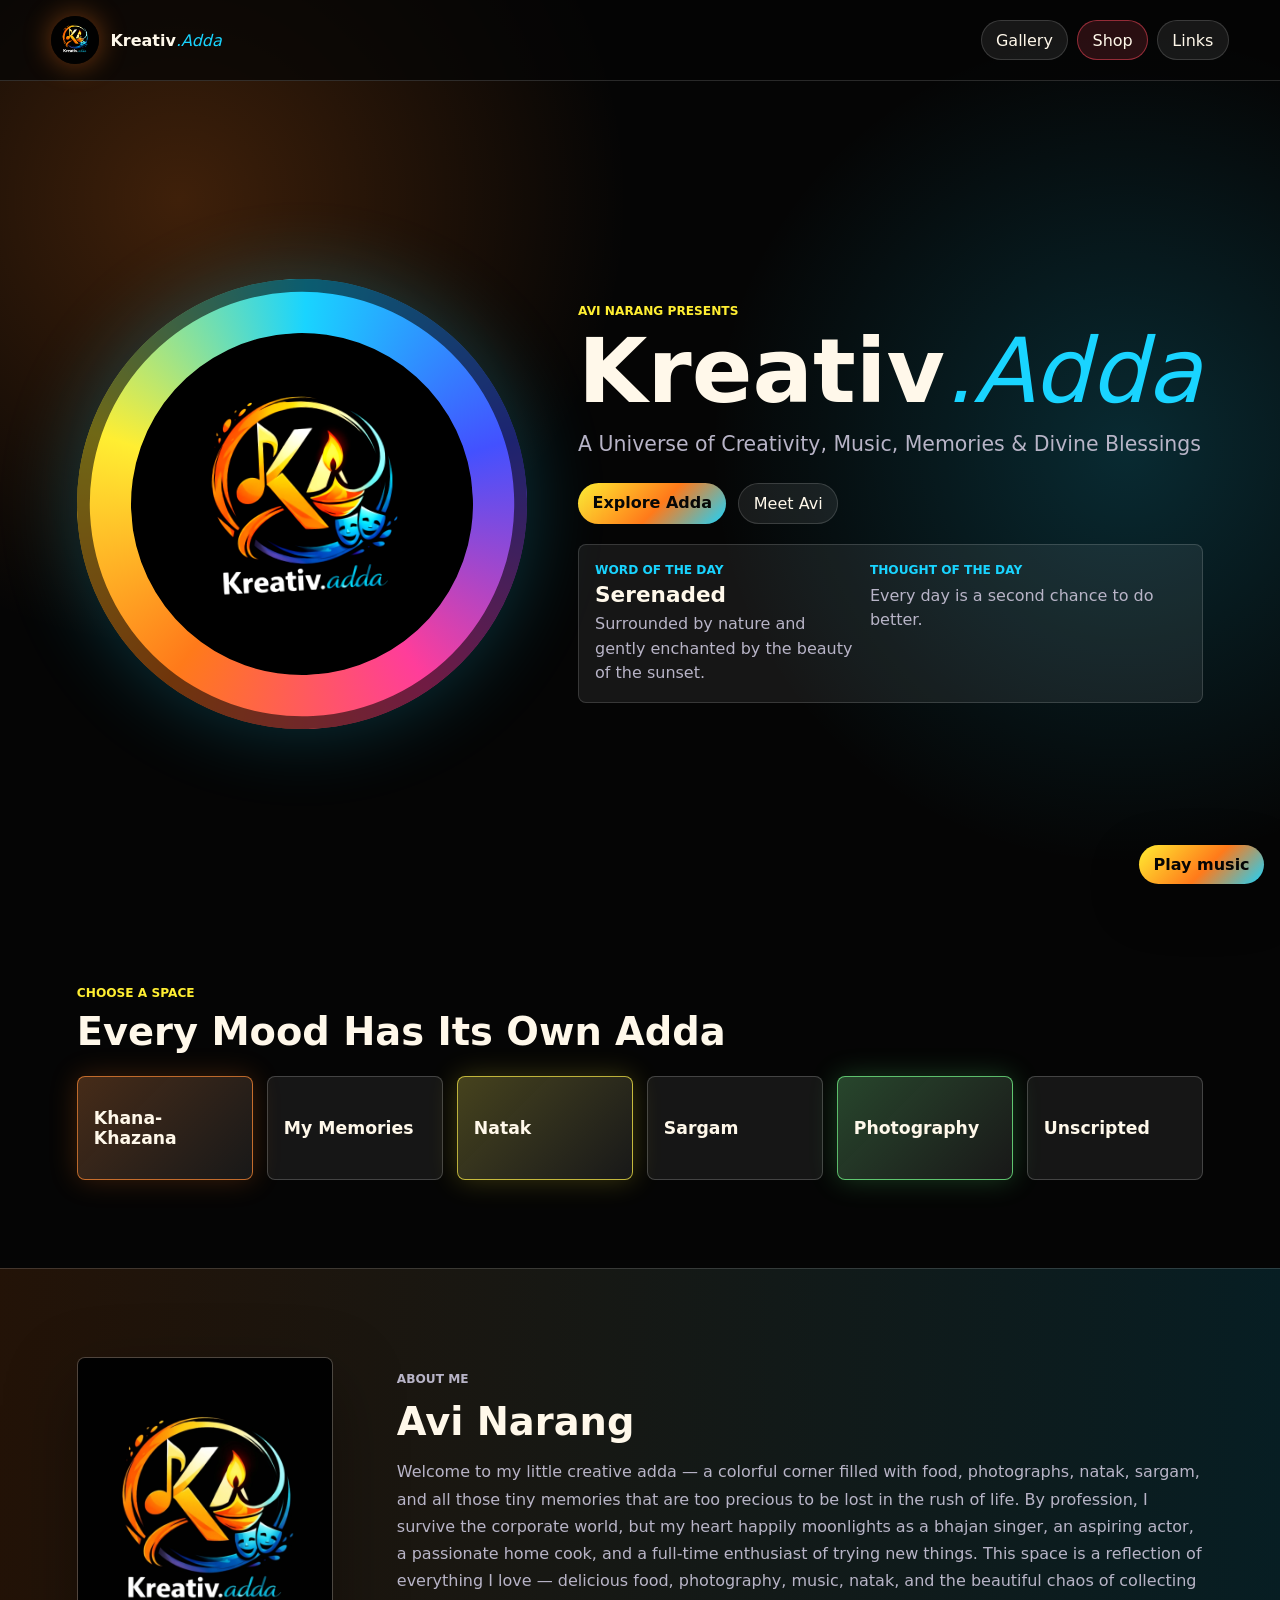
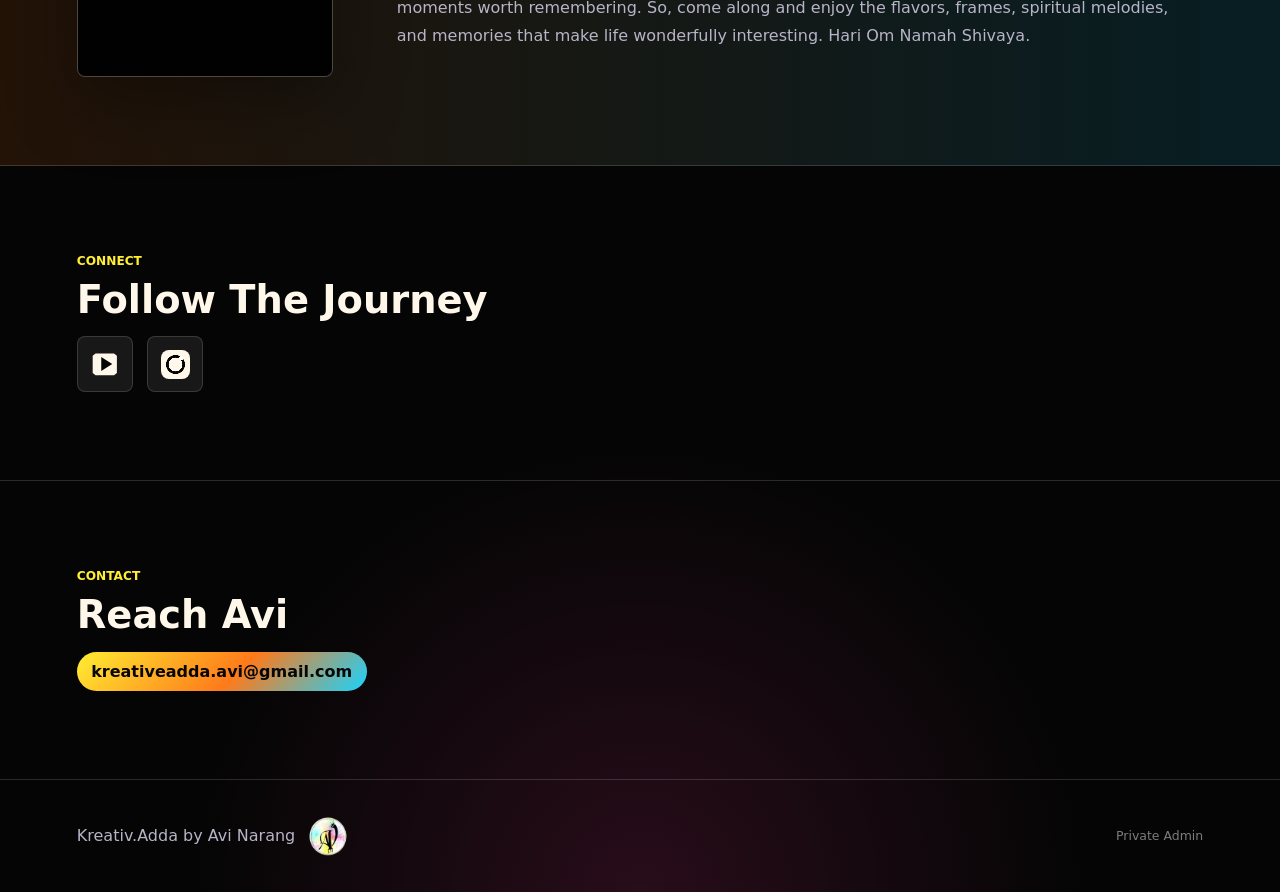
==== commit 6cc650f1: "Fix homepage logo layout and music button" ====
--- a/index.html
+++ b/index.html
@@ -8,9 +8,10 @@
   <link rel="preconnect" href="https://fonts.gstatic.com" crossorigin />
   <link href="https://fonts.googleapis.com/css2?family=Bebas+Neue&family=Poppins:wght@400;500;600;700;800&display=swap" rel="stylesheet" />
   <link rel="stylesheet" href="styles.css?v=20260610b" />
+  <link rel="stylesheet" href="alignment-fix.css?v=20260610c" />
 </head>
 <body>
-  <audio id="siteMusic" src="assets/site-music.mp3" loop preload="auto"></audio>
+  <audio id="siteMusic" src="assets/background-music.mp3" loop preload="auto"></audio>
 
   <header class="site-header">
     <a class="brand" href="index.html" aria-label="Kreativ.Adda home">
@@ -21,14 +22,14 @@
       <a href="#gallery">Gallery</a>
       <a id="shopNavLink" class="shop-link shop-link-empty" href="shop.html">Shop</a>
       <a href="#links">Links</a>
-      <button class="music-toggle" type="button" aria-pressed="false">Play Music</button>
+      <button id="musicToggle" class="music-toggle" type="button" aria-pressed="false">Play Music</button>
     </nav>
   </header>
 
   <main>
     <section class="hero" id="home">
       <div class="hero-art" aria-hidden="true">
-        <span></span><span></span><span></span>
+        <img src="assets/logo.webp" alt="Kreativ.Adda emblem" />
       </div>
       <div class="hero-content">
         <img class="top-portrait" src="assets/top-photo.png" alt="Avi Narang" />
@@ -94,8 +95,8 @@
     <a href="admin.html">Private Admin</a>
   </footer>
 
-  <script src="shared.js?v=20260610b"></script>
-  <script src="music.js?v=20260610b"></script>
+  <script src="shared.js?v=20260610c"></script>
+  <script src="music.js?v=20260610c"></script>
   <script src="app.js?v=20260610b"></script>
 </body>
 </html>
--- a/alignment-fix.css
+++ b/alignment-fix.css
@@ -0,0 +1,44 @@
+.hero-art {
+  display: grid !important;
+  place-items: center !important;
+}
+
+.hero-art span {
+  display: none !important;
+}
+
+.hero-art img {
+  width: 76% !important;
+  aspect-ratio: 1 !important;
+  object-fit: cover !important;
+  border-radius: 50% !important;
+  filter: saturate(1.18) contrast(1.08) !important;
+}
+
+.top-portrait {
+  display: none !important;
+}
+
+.hero-logo {
+  display: none !important;
+}
+
+.hero-content {
+  justify-self: start !important;
+  text-align: left !important;
+}
+
+.hero-actions {
+  justify-content: flex-start !important;
+}
+
+@media (max-width: 920px) {
+  .hero-content {
+    justify-self: center !important;
+    text-align: center !important;
+  }
+
+  .hero-actions {
+    justify-content: center !important;
+  }
+}
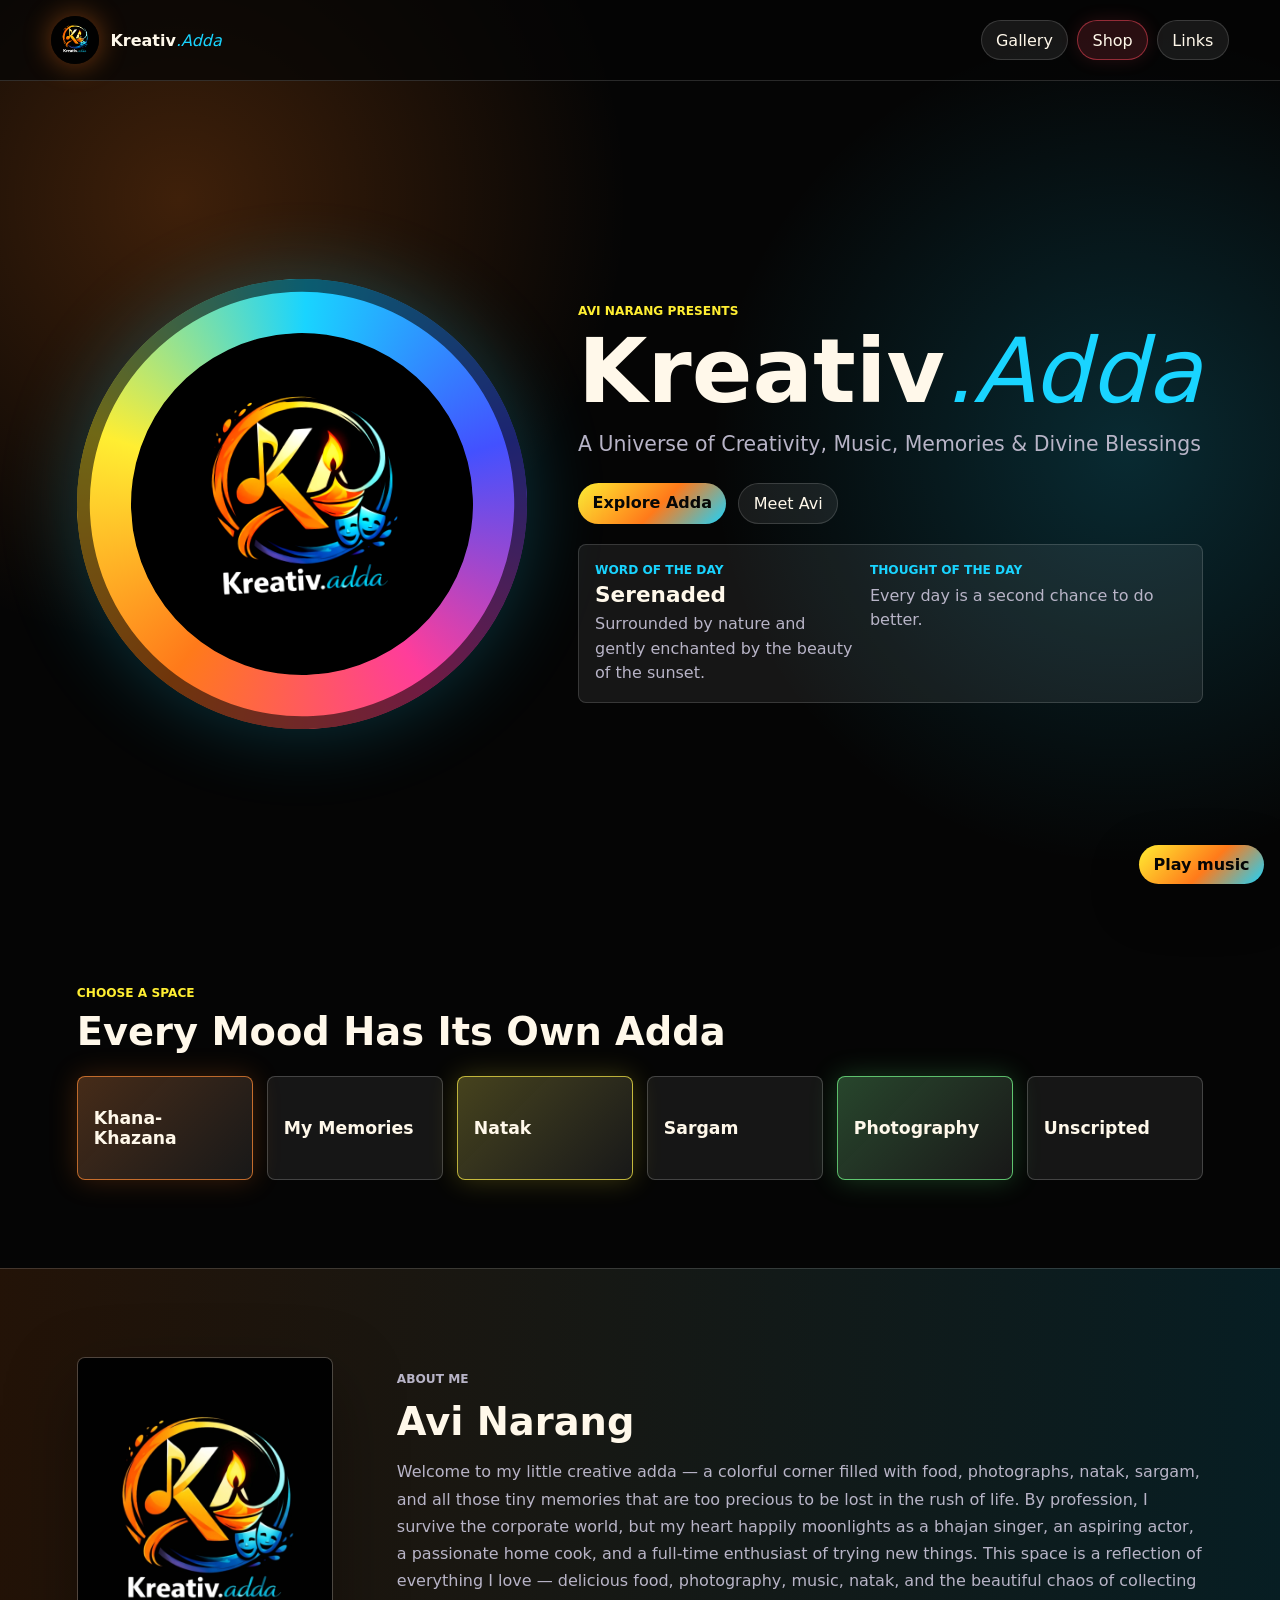
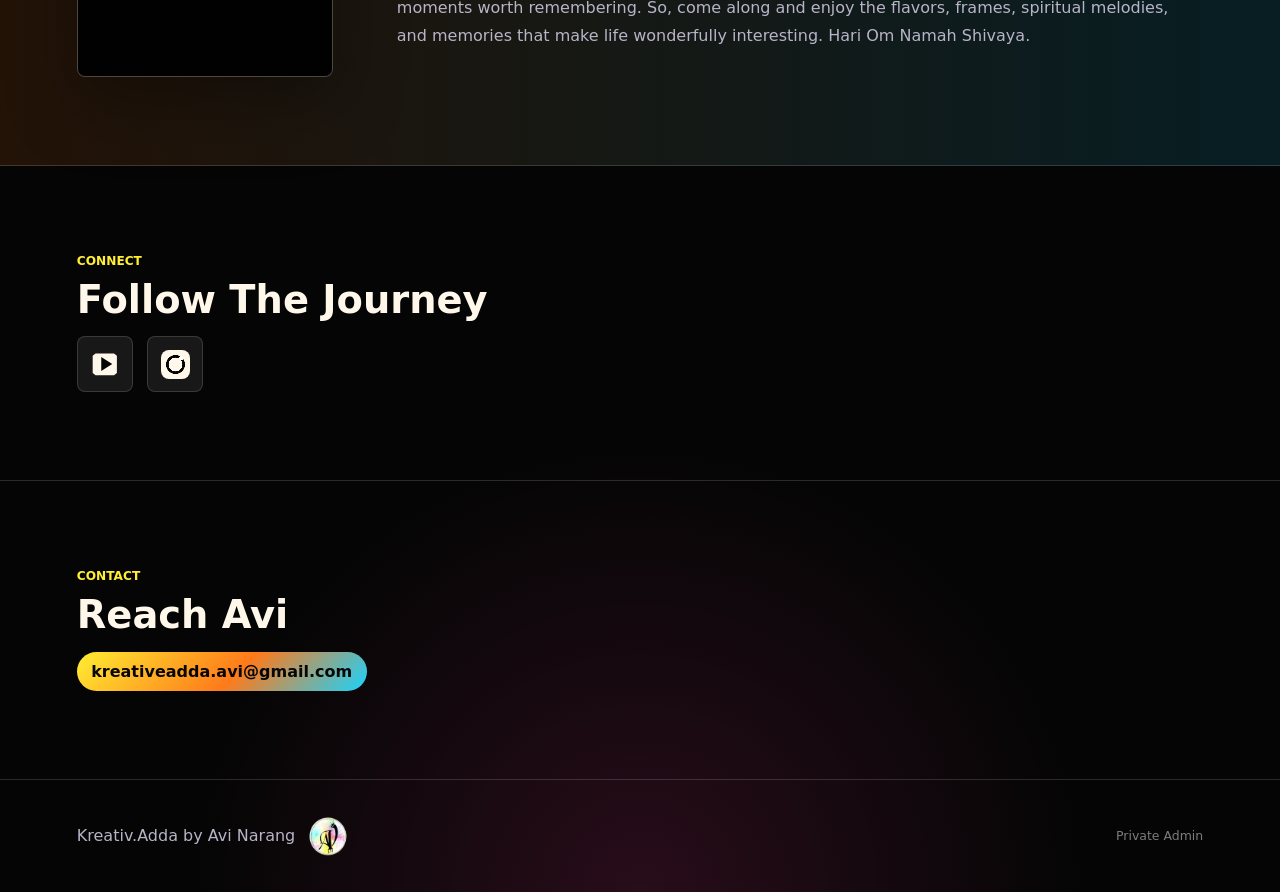
==== commit 6eef6d7a: "Refresh homepage shared status version" ====
--- a/index.html
+++ b/index.html
@@ -95,7 +95,7 @@
     <a href="admin.html">Private Admin</a>
   </footer>
 
-  <script src="shared.js?v=20260610c"></script>
+  <script src="shared.js?v=20260610d"></script>
   <script src="music.js?v=20260610c"></script>
   <script src="app.js?v=20260610b"></script>
 </body>
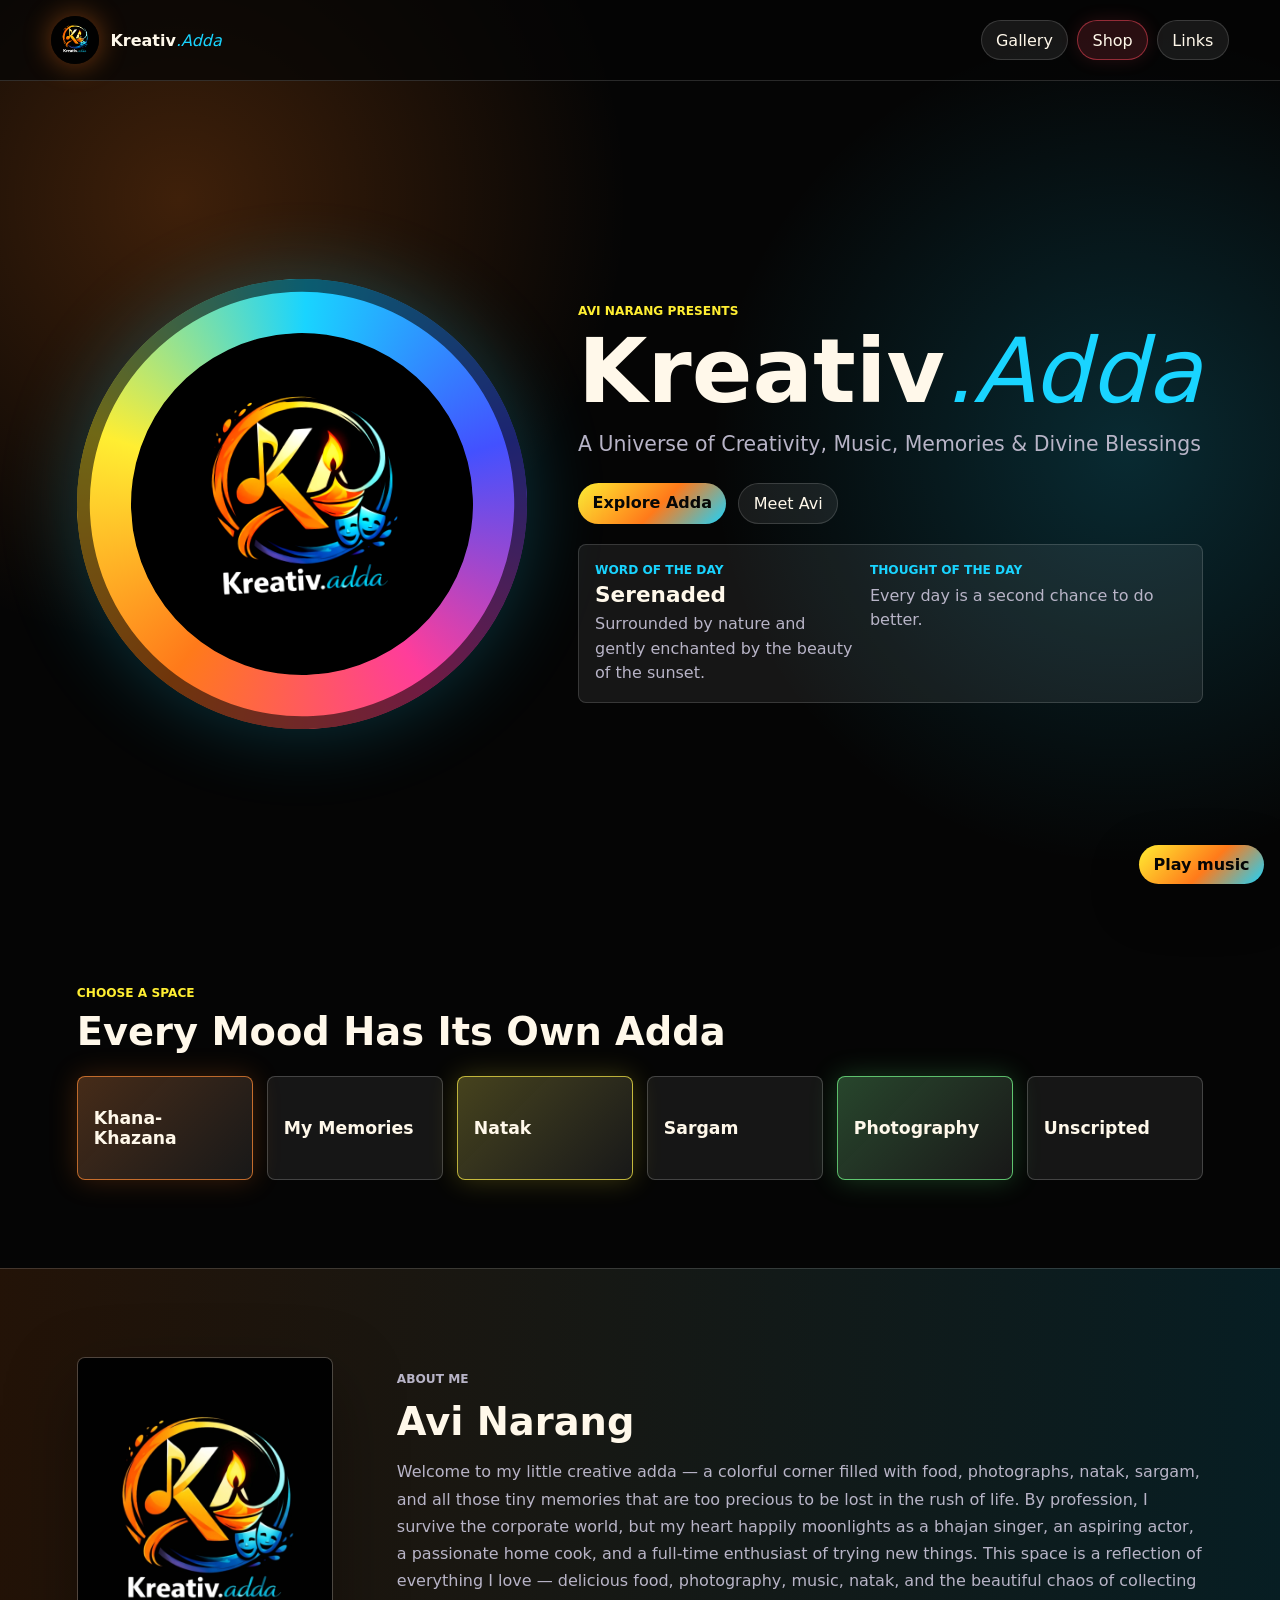
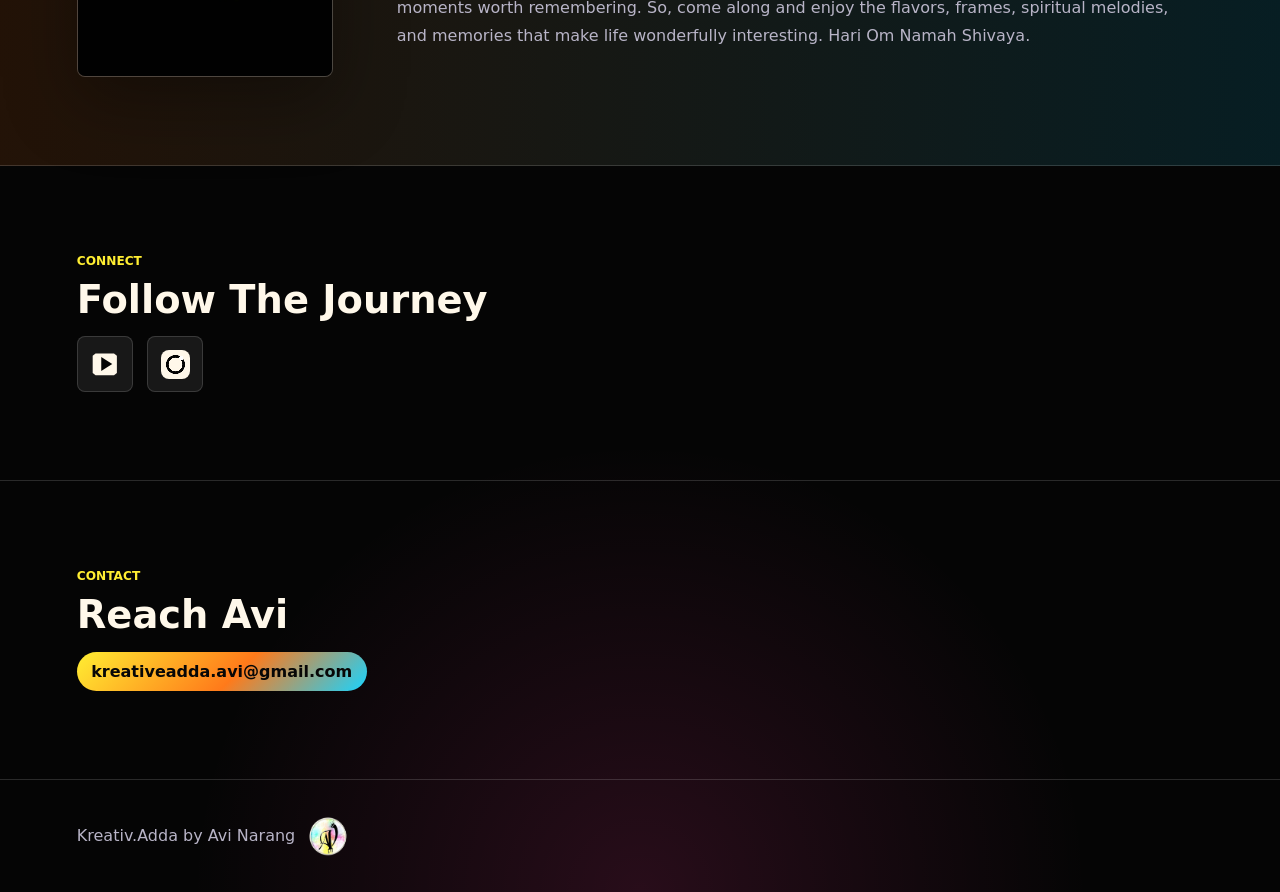
==== commit 534fbb2f: "Remove public admin link and make shop status visible" ====
--- a/index.html
+++ b/index.html
@@ -20,7 +20,7 @@
     </a>
     <nav class="top-nav" aria-label="Primary navigation">
       <a href="#gallery">Gallery</a>
-      <a id="shopNavLink" class="shop-link shop-link-empty" href="shop.html">Shop</a>
+      <a id="shopNavLink" class="shop-link shop-link-empty" href="shop.html" style="background:rgba(255,75,95,.22);border-color:rgba(255,75,95,.7);box-shadow:0 0 18px rgba(255,75,95,.16);">Shop</a>
       <a href="#links">Links</a>
       <button id="musicToggle" class="music-toggle" type="button" aria-pressed="false">Play Music</button>
     </nav>
@@ -92,7 +92,6 @@
   <footer class="site-footer">
     <span>Kreativ.Adda by Avi Narang</span>
     <img class="footer-logo" src="assets/footer-logo.png" alt="Avi Narang mark" />
-    <a href="admin.html">Private Admin</a>
   </footer>
 
   <script src="shared.js?v=20260610d"></script>
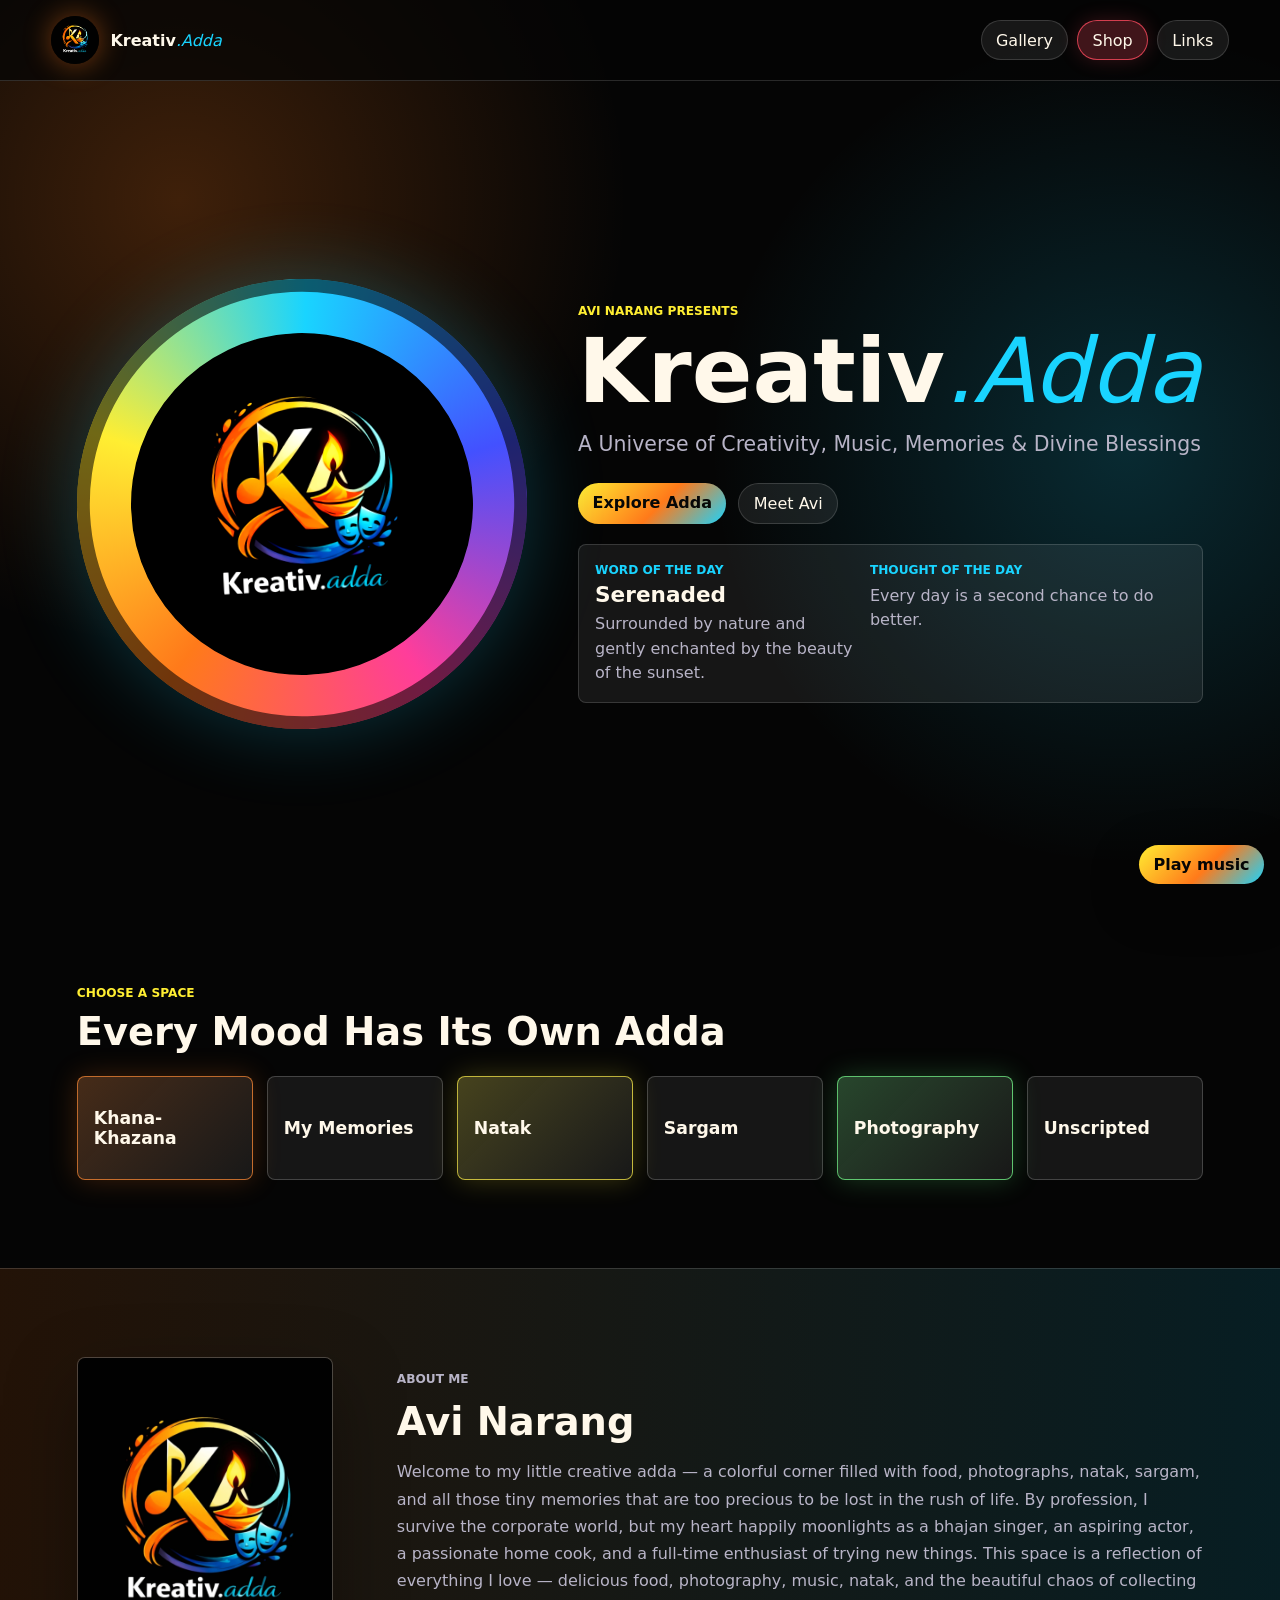
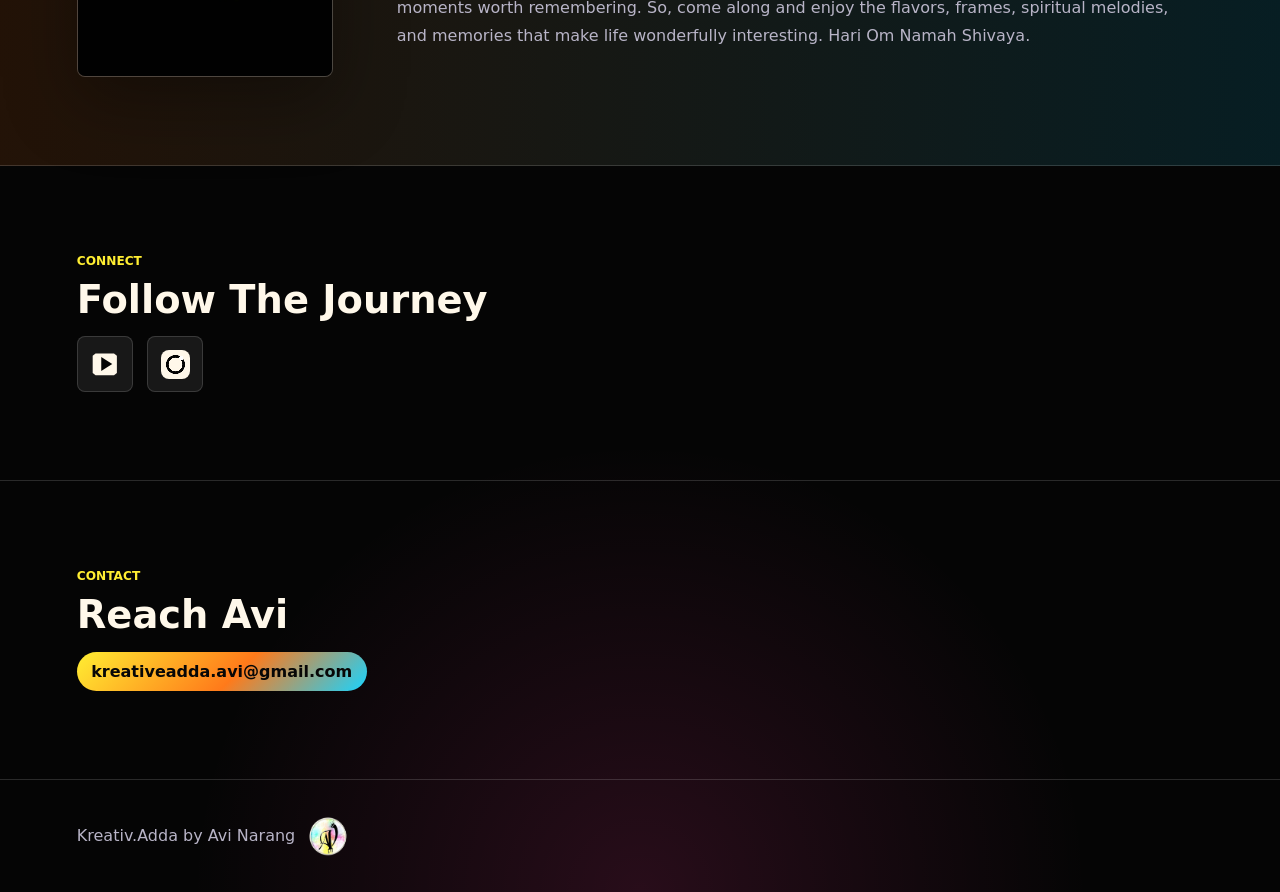
==== commit dd5ff72a: "Load forced shop status colors on homepage" ====
--- a/index.html
+++ b/index.html
@@ -9,6 +9,7 @@
   <link href="https://fonts.googleapis.com/css2?family=Bebas+Neue&family=Poppins:wght@400;500;600;700;800&display=swap" rel="stylesheet" />
   <link rel="stylesheet" href="styles.css?v=20260610b" />
   <link rel="stylesheet" href="alignment-fix.css?v=20260610c" />
+  <link rel="stylesheet" href="shop-status.css?v=20260610e" />
 </head>
 <body>
   <audio id="siteMusic" src="assets/background-music.mp3" loop preload="auto"></audio>
--- a/shop-status.css
+++ b/shop-status.css
@@ -0,0 +1,14 @@
+#shopNavLink,
+#shopNavLink.shop-link-empty,
+#shopNavLink.shop-closed {
+  background: rgba(255, 75, 95, .24) !important;
+  border-color: rgba(255, 75, 95, .78) !important;
+  box-shadow: 0 0 20px rgba(255, 75, 95, .2) !important;
+}
+
+#shopNavLink.shop-link-open,
+#shopNavLink.shop-open {
+  background: rgba(102, 255, 127, .24) !important;
+  border-color: rgba(102, 255, 127, .78) !important;
+  box-shadow: 0 0 20px rgba(102, 255, 127, .2) !important;
+}
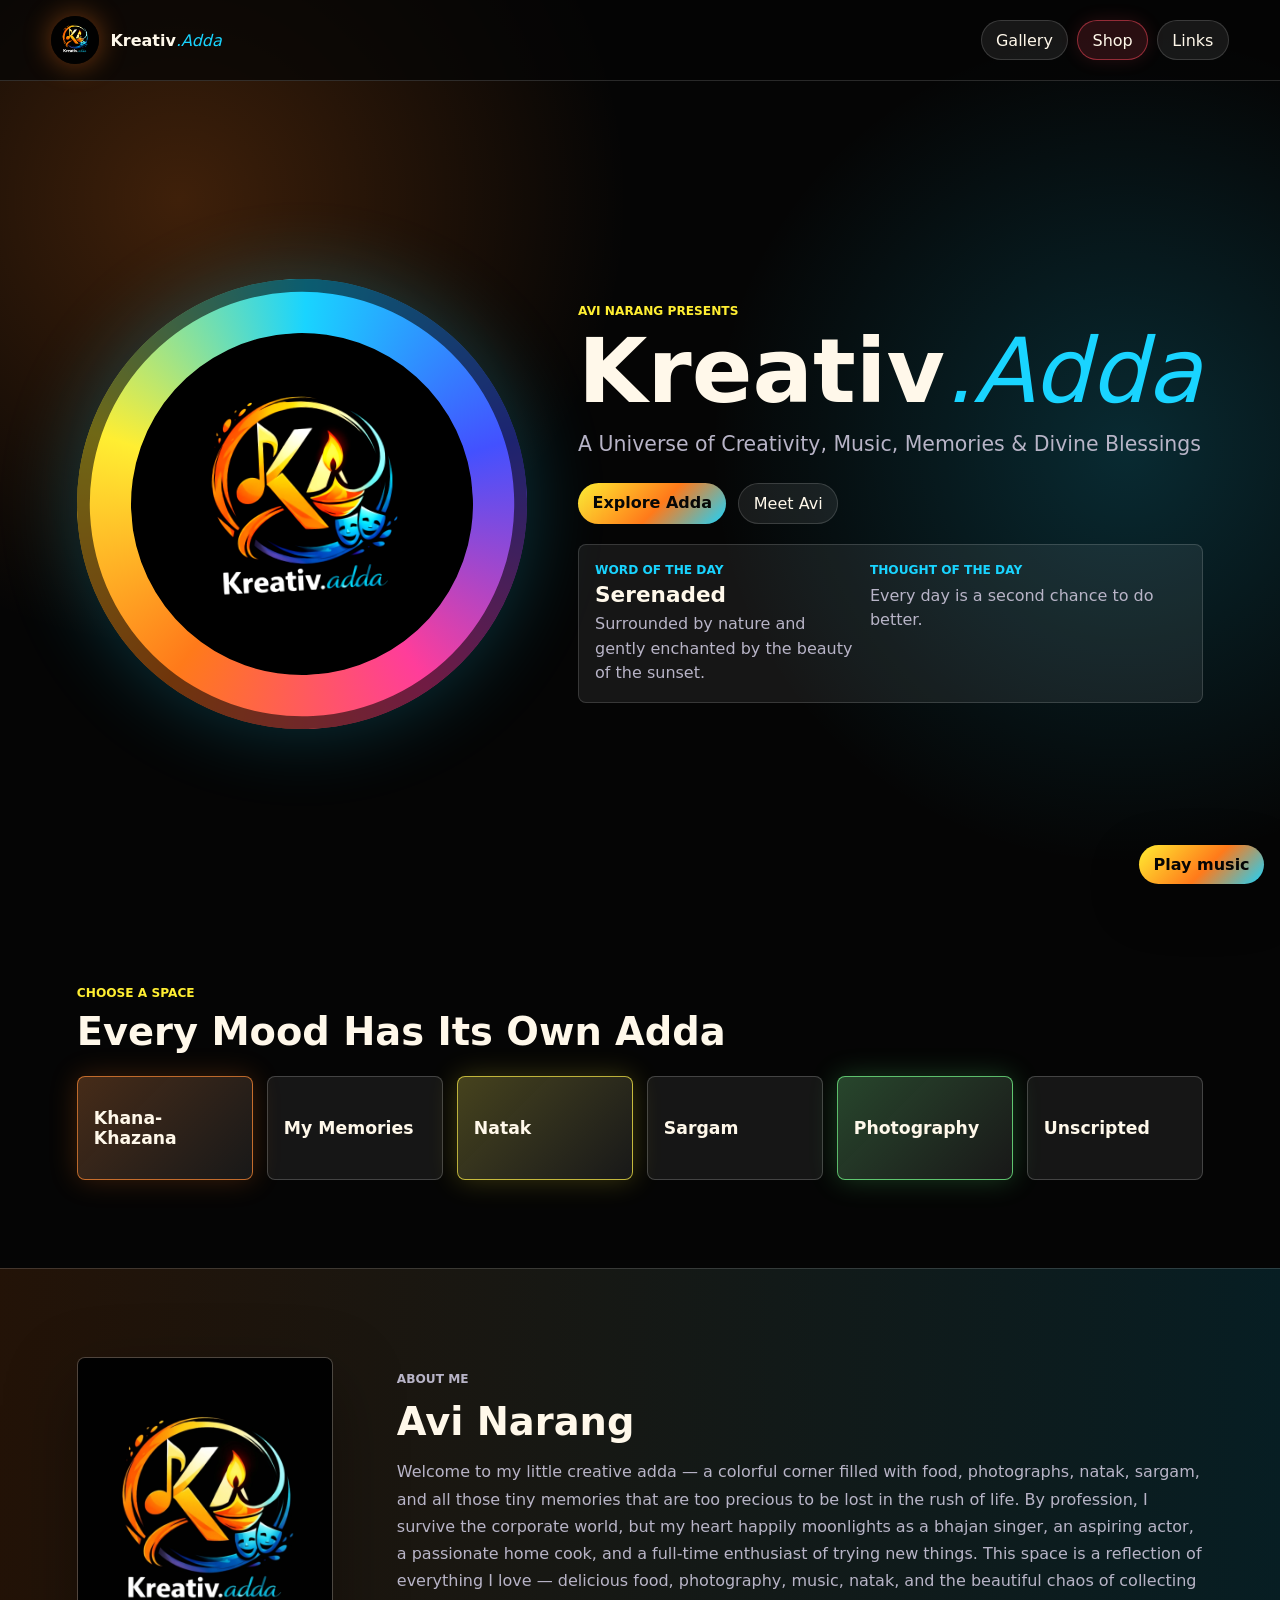
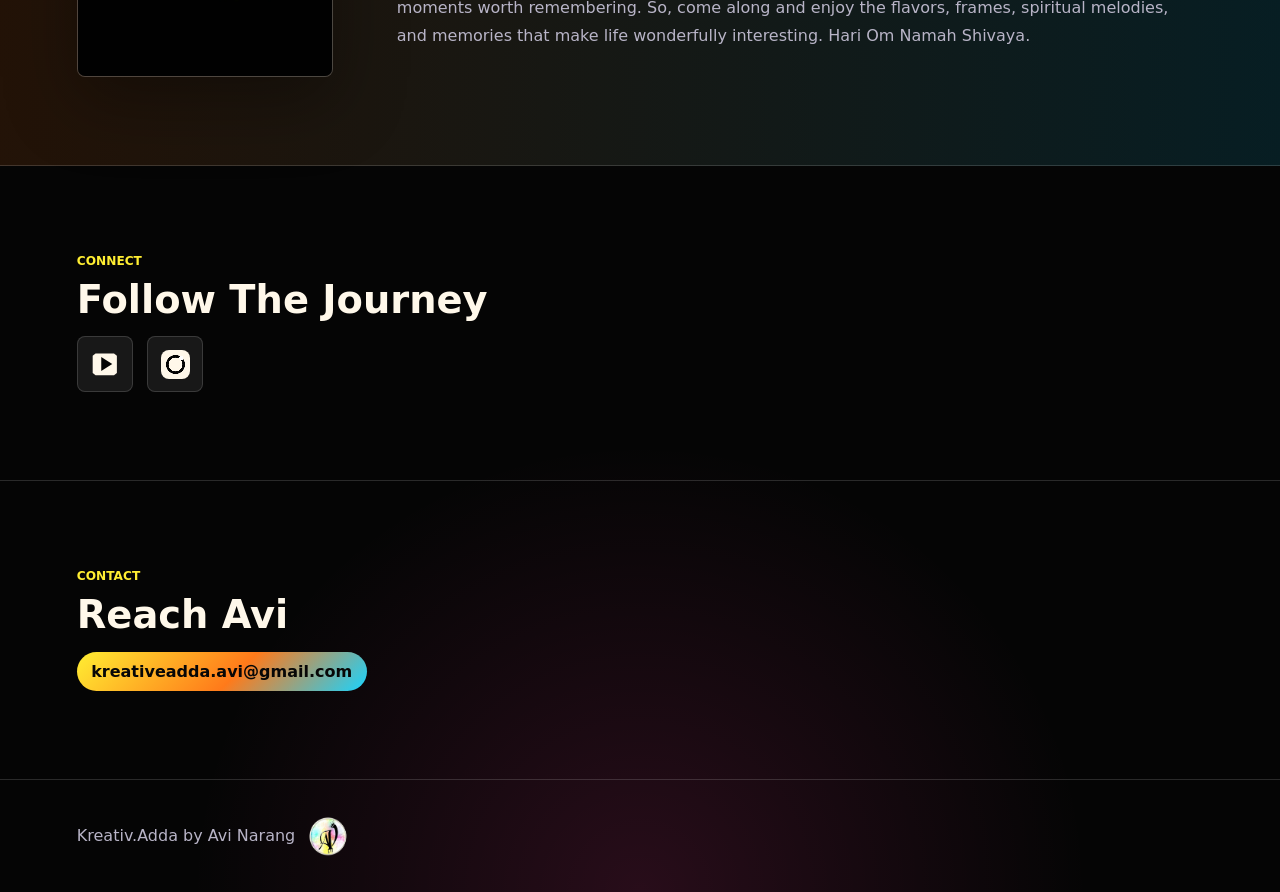
==== commit 677a9c14: "Remove shop status color from homepage" ====
--- a/index.html
+++ b/index.html
@@ -9,7 +9,6 @@
   <link href="https://fonts.googleapis.com/css2?family=Bebas+Neue&family=Poppins:wght@400;500;600;700;800&display=swap" rel="stylesheet" />
   <link rel="stylesheet" href="styles.css?v=20260610b" />
   <link rel="stylesheet" href="alignment-fix.css?v=20260610c" />
-  <link rel="stylesheet" href="shop-status.css?v=20260610e" />
 </head>
 <body>
   <audio id="siteMusic" src="assets/background-music.mp3" loop preload="auto"></audio>
@@ -21,7 +20,7 @@
     </a>
     <nav class="top-nav" aria-label="Primary navigation">
       <a href="#gallery">Gallery</a>
-      <a id="shopNavLink" class="shop-link shop-link-empty" href="shop.html" style="background:rgba(255,75,95,.22);border-color:rgba(255,75,95,.7);box-shadow:0 0 18px rgba(255,75,95,.16);">Shop</a>
+      <a id="shopNavLink" class="shop-link" href="shop.html">Shop</a>
       <a href="#links">Links</a>
       <button id="musicToggle" class="music-toggle" type="button" aria-pressed="false">Play Music</button>
     </nav>
@@ -95,7 +94,7 @@
     <img class="footer-logo" src="assets/footer-logo.png" alt="Avi Narang mark" />
   </footer>
 
-  <script src="shared.js?v=20260610d"></script>
+  <script src="shared.js?v=20260613a"></script>
   <script src="music.js?v=20260610c"></script>
   <script src="app.js?v=20260610b"></script>
 </body>
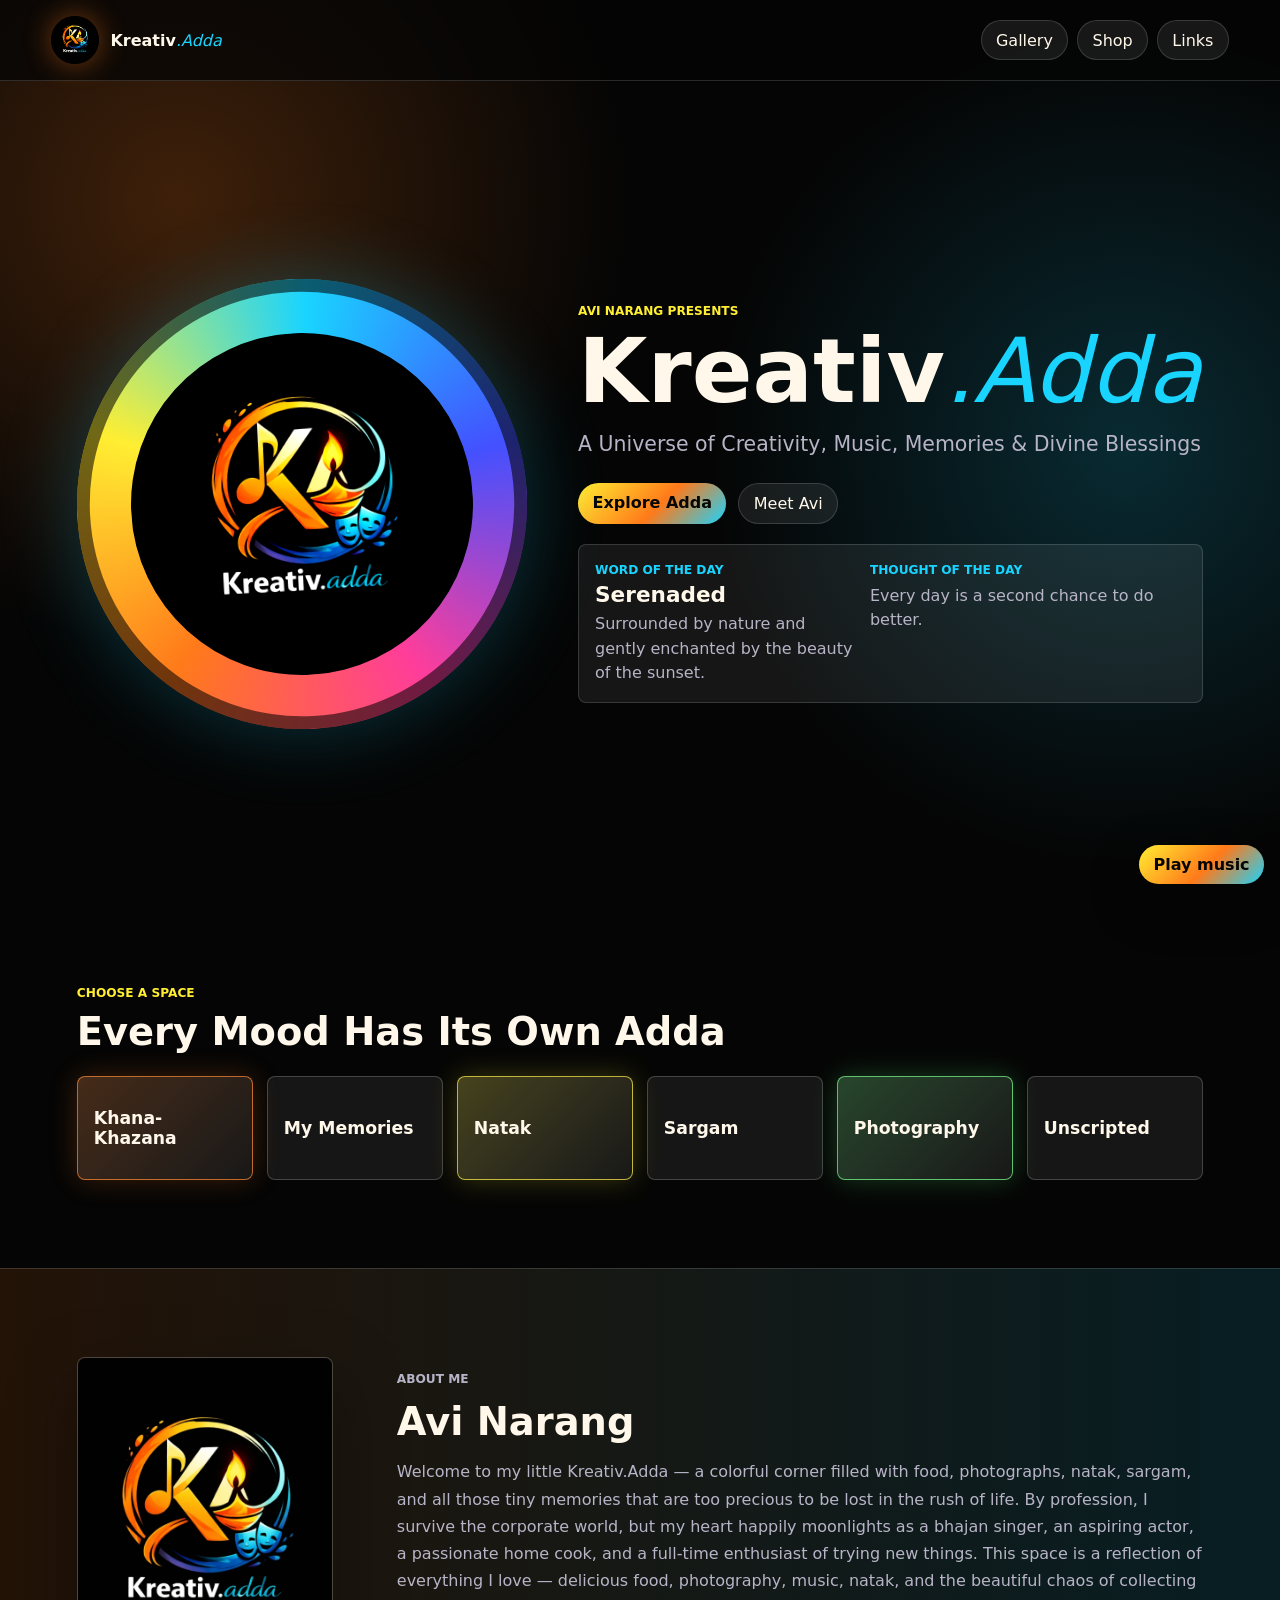
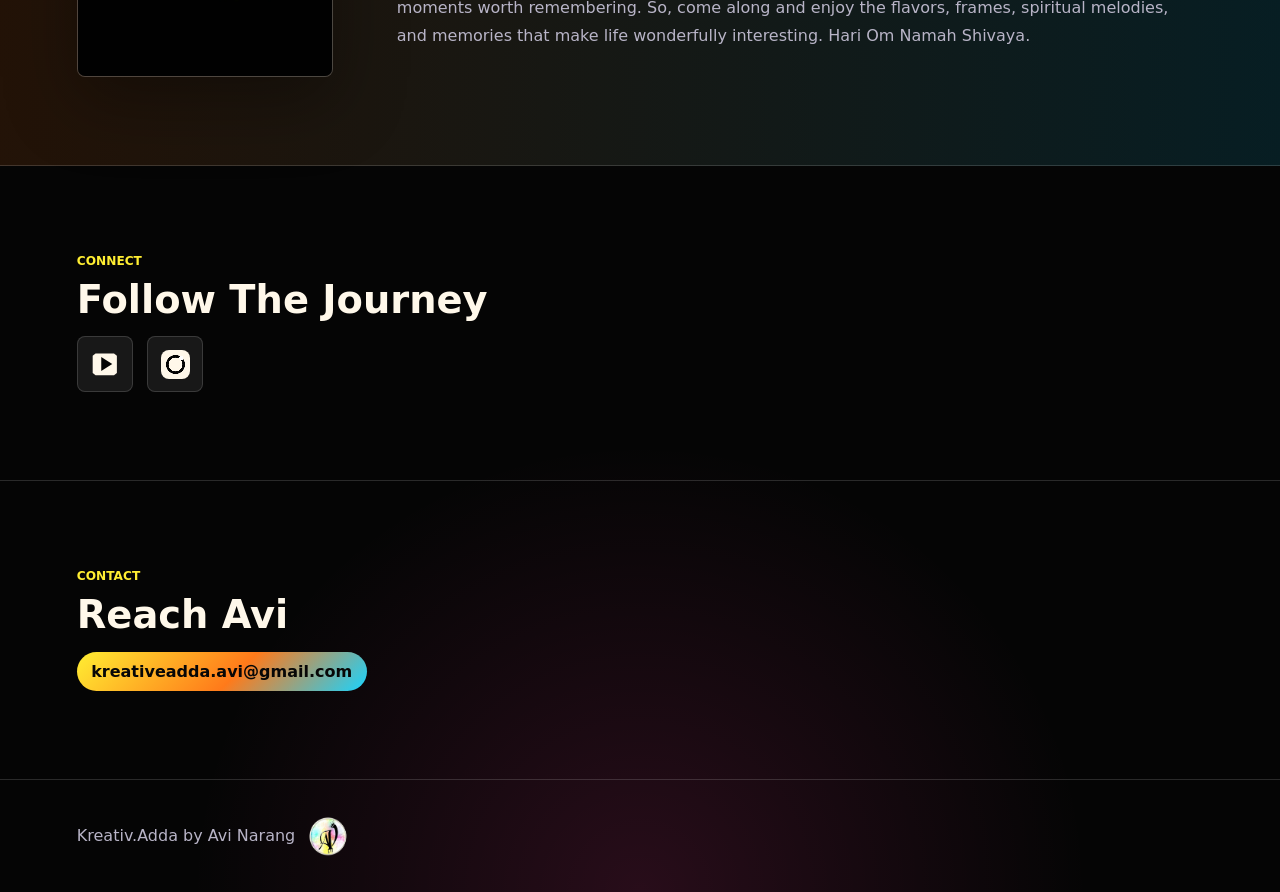
==== commit 662185b1: "Update contact email on homepage" ====
--- a/index.html
+++ b/index.html
@@ -85,7 +85,7 @@
     <section class="contact-section" id="contact">
       <p class="section-kicker">Contact</p>
       <h2>Reach Avi</h2>
-      <a id="contactEmail" class="button primary" href="mailto:kreativeadda.avi@gmail.com">Add Email Address</a>
+      <a id="contactEmail" class="button primary" href="mailto:Kreativadda.avi@gmail.com">Add Email Address</a>
     </section>
   </main>
 
@@ -94,7 +94,7 @@
     <img class="footer-logo" src="assets/footer-logo.png" alt="Avi Narang mark" />
   </footer>
 
-  <script src="shared.js?v=20260613a"></script>
+  <script src="shared.js?v=20260613b"></script>
   <script src="music.js?v=20260610c"></script>
   <script src="app.js?v=20260610b"></script>
 </body>
